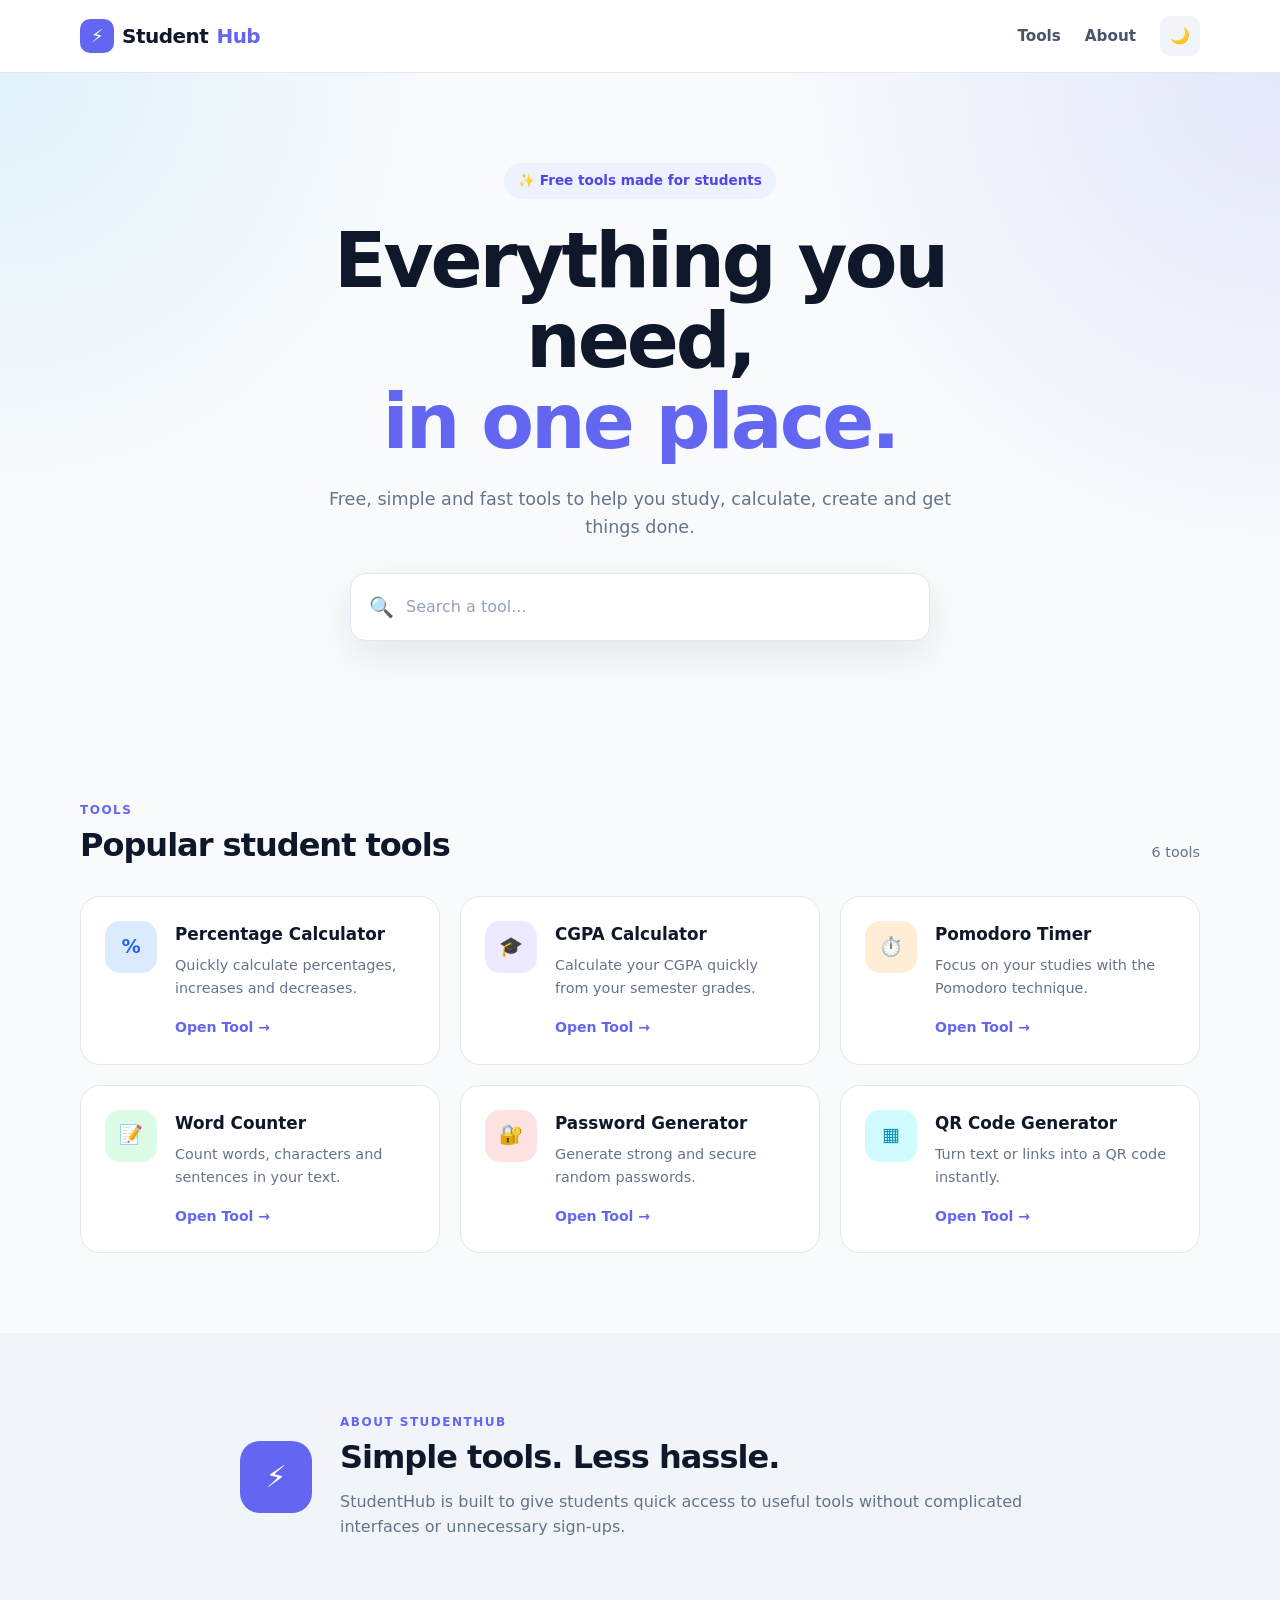
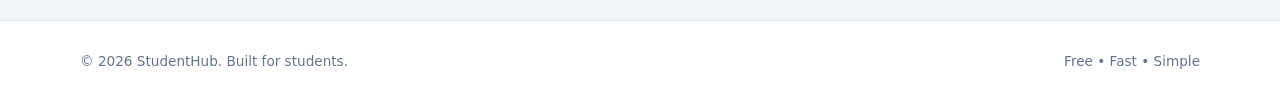
==== index.html @ 7a8b26db "Initial StudentHub website" ====
<!DOCTYPE html>
<html lang="en">
<head>
    <meta charset="UTF-8">

    <meta name="viewport" content="width=device-width, initial-scale=1.0">

    <meta
        name="description"
        content="Student Utility Hub - Free calculators, productivity tools and useful utilities for students."
    >

    <title>Student Utility Hub | Free Student Tools</title>

    <link rel="stylesheet" href="style.css">
</head>

<body>

    <!-- ================= HEADER ================= -->

    <header class="header">

        <div class="container navbar">

            <a href="#" class="logo">
                <span class="logo-icon">⚡</span>
                Student<span>Hub</span>
            </a>

            <nav class="nav">
                <a href="#tools">Tools</a>
                <a href="#about">About</a>

                <button id="themeToggle" class="theme-btn" aria-label="Toggle dark mode">
                    🌙
                </button>
            </nav>

        </div>

    </header>


    <!-- ================= HERO ================= -->

    <main>

        <section class="hero">

            <div class="container hero-content">

                <div class="hero-badge">
                    ✨ Free tools made for students
                </div>

                <h1>
                    Everything you need,
                    <span>in one place.</span>
                </h1>

                <p>
                    Free, simple and fast tools to help you study,
                    calculate, create and get things done.
                </p>


                <!-- Search -->

                <div class="search-box">

                    <span class="search-icon">🔍</span>

                    <input
                        type="text"
                        id="toolSearch"
                        placeholder="Search a tool..."
                        autocomplete="off"
                    >

                </div>

            </div>

        </section>


        <!-- ================= TOOLS ================= -->

        <section class="tools-section" id="tools">

            <div class="container">

                <div class="section-heading">

                    <div>
                        <p class="section-label">TOOLS</p>

                        <h2>
                            Popular student tools
                        </h2>
                    </div>

                    <p class="tool-count">
                        <span id="toolCount">6</span> tools
                    </p>

                </div>


                <div class="tools-grid" id="toolsGrid">


                    <!-- Percentage Calculator -->

                    <article class="tool-card" data-name="percentage calculator">

                        <div class="tool-icon blue">
                            %
                        </div>

                        <div class="tool-content">

                            <h3>Percentage Calculator</h3>

                            <p>
                                Quickly calculate percentages,
                                increases and decreases.
                            </p>

                            <button
                                class="open-tool"
                                data-tool="percentage"
                            >
                                Open Tool →
                            </button>

                        </div>

                    </article>


                    <!-- CGPA Calculator -->

                    <article class="tool-card" data-name="cgpa calculator">

                        <div class="tool-icon purple">
                            🎓
                        </div>

                        <div class="tool-content">

                            <h3>CGPA Calculator</h3>

                            <p>
                                Calculate your CGPA quickly
                                from your semester grades.
                            </p>

                            <button
                                class="open-tool"
                                data-tool="cgpa"
                            >
                                Open Tool →
                            </button>

                        </div>

                    </article>


                    <!-- Pomodoro -->

                    <article class="tool-card" data-name="pomodoro timer">

                        <div class="tool-icon orange">
                            ⏱️
                        </div>

                        <div class="tool-content">

                            <h3>Pomodoro Timer</h3>

                            <p>
                                Focus on your studies with
                                the Pomodoro technique.
                            </p>

                            <button
                                class="open-tool"
                                data-tool="pomodoro"
                            >
                                Open Tool →
                            </button>

                        </div>

                    </article>


                    <!-- Word Counter -->

                    <article class="tool-card" data-name="word counter">

                        <div class="tool-icon green">
                            📝
                        </div>

                        <div class="tool-content">

                            <h3>Word Counter</h3>

                            <p>
                                Count words, characters and
                                sentences in your text.
                            </p>

                            <button
                                class="open-tool"
                                data-tool="word"
                            >
                                Open Tool →
                            </button>

                        </div>

                    </article>


                    <!-- Password Generator -->

                    <article class="tool-card" data-name="password generator">

                        <div class="tool-icon red">
                            🔐
                        </div>

                        <div class="tool-content">

                            <h3>Password Generator</h3>

                            <p>
                                Generate strong and secure
                                random passwords.
                            </p>

                            <button
                                class="open-tool"
                                data-tool="password"
                            >
                                Open Tool →
                            </button>

                        </div>

                    </article>


                    <!-- QR Generator -->

                    <article class="tool-card" data-name="qr code generator">

                        <div class="tool-icon cyan">
                            ▦
                        </div>

                        <div class="tool-content">

                            <h3>QR Code Generator</h3>

                            <p>
                                Turn text or links into a
                                QR code instantly.
                            </p>

                            <button
                                class="open-tool"
                                data-tool="qr"
                            >
                                Open Tool →
                            </button>

                        </div>

                    </article>


                </div>


                <!-- No results -->

                <div id="noResults" class="no-results hidden">

                    <div>🔎</div>

                    <h3>No tools found</h3>

                    <p>
                        Try searching for another tool.
                    </p>

                </div>

            </div>

        </section>


        <!-- ================= ABOUT ================= -->

        <section class="about-section" id="about">

            <div class="container about-content">

                <div class="about-icon">
                    ⚡
                </div>

                <div>

                    <p class="section-label">
                        ABOUT STUDENTHUB
                    </p>

                    <h2>
                        Simple tools. Less hassle.
                    </h2>

                    <p>
                        StudentHub is built to give students
                        quick access to useful tools without
                        complicated interfaces or unnecessary
                        sign-ups.
                    </p>

                </div>

            </div>

        </section>

    </main>


    <!-- ================= TOOL MODAL ================= -->

    <div id="toolModal" class="modal hidden">

        <div class="modal-overlay"></div>

        <div class="modal-box">

            <button
                id="closeModal"
                class="close-modal"
                aria-label="Close"
            >
                ×
            </button>

            <div id="modalContent"></div>

        </div>

    </div>


    <!-- ================= FOOTER ================= -->

    <footer class="footer">

        <div class="container footer-content">

            <p>
                © 2026 StudentHub. Built for students.
            </p>

            <p>
                Free • Fast • Simple
            </p>

        </div>

    </footer>


    <script src="script.js"></script>

</body>
</html>
---- style.css ----
/* =====================================================
   STUDENT HUB
   Main Stylesheet
   ===================================================== */


/* ================= RESET ================= */

* {
    margin: 0;
    padding: 0;
    box-sizing: border-box;
}


html {
    scroll-behavior: smooth;
}


body {
    font-family:
        Inter,
        system-ui,
        -apple-system,
        BlinkMacSystemFont,
        "Segoe UI",
        sans-serif;

    background: #f8fafc;
    color: #0f172a;

    line-height: 1.6;

    transition:
        background 0.3s ease,
        color 0.3s ease;
}


button,
input,
textarea {
    font: inherit;
}


button {
    cursor: pointer;
}


a {
    color: inherit;
    text-decoration: none;
}


/* ================= CONTAINER ================= */

.container {
    width: min(1120px, 92%);

    margin: 0 auto;
}


/* ================= HEADER ================= */

.header {
    position: sticky;

    top: 0;

    z-index: 100;

    background: rgba(255, 255, 255, 0.9);

    backdrop-filter: blur(14px);

    border-bottom: 1px solid #e2e8f0;
}


.navbar {
    height: 72px;

    display: flex;

    align-items: center;

    justify-content: space-between;
}


.logo {
    display: flex;

    align-items: center;

    gap: 8px;

    font-size: 1.25rem;

    font-weight: 800;

    letter-spacing: -0.5px;
}


.logo span:last-child {
    color: #6366f1;
}


.logo-icon {
    width: 34px;

    height: 34px;

    display: grid;

    place-items: center;

    border-radius: 10px;

    background: #6366f1;

    color: white;

    font-size: 18px;
}


.nav {
    display: flex;

    align-items: center;

    gap: 24px;
}


.nav a {
    color: #475569;

    font-size: 0.95rem;

    font-weight: 600;

    transition: color 0.2s ease;
}


.nav a:hover {
    color: #6366f1;
}


.theme-btn {
    border: 0;

    width: 40px;

    height: 40px;

    border-radius: 10px;

    background: #f1f5f9;

    transition: transform 0.2s ease;
}


.theme-btn:hover {
    transform: rotate(15deg);
}


/* ================= HERO ================= */

.hero {
    padding: 90px 0 80px;

    background:
        radial-gradient(
            circle at top right,
            rgba(99, 102, 241, 0.13),
            transparent 35%
        ),
        radial-gradient(
            circle at top left,
            rgba(14, 165, 233, 0.10),
            transparent 30%
        );
}


.hero-content {
    text-align: center;

    max-width: 800px;
}


.hero-badge {
    display: inline-flex;

    padding: 7px 14px;

    margin-bottom: 22px;

    border-radius: 999px;

    background: #eef2ff;

    color: #4f46e5;

    font-size: 0.85rem;

    font-weight: 700;
}


.hero h1 {
    font-size: clamp(2.5rem, 7vw, 4.8rem);

    line-height: 1.05;

    letter-spacing: -3px;

    font-weight: 900;

    margin-bottom: 22px;
}


.hero h1 span {
    display: block;

    color: #6366f1;
}


.hero p {
    max-width: 650px;

    margin: 0 auto 32px;

    color: #64748b;

    font-size: 1.1rem;
}


/* ================= SEARCH ================= */

.search-box {
    max-width: 580px;

    margin: 0 auto;

    display: flex;

    align-items: center;

    gap: 12px;

    background: white;

    border: 1px solid #e2e8f0;

    border-radius: 16px;

    padding: 6px 18px;

    box-shadow:
        0 15px 40px rgba(15, 23, 42, 0.08);

    transition:
        border-color 0.2s ease,
        box-shadow 0.2s ease;
}


.search-box:focus-within {
    border-color: #818cf8;

    box-shadow:
        0 15px 40px rgba(99, 102, 241, 0.15);
}


.search-icon {
    font-size: 20px;
}


.search-box input {
    width: 100%;

    padding: 14px 0;

    border: 0;

    outline: 0;

    background: transparent;

    color: #0f172a;

    font-size: 1rem;
}


.search-box input::placeholder {
    color: #94a3b8;
}


/* ================= TOOLS ================= */

.tools-section {
    padding: 80px 0;
}


.section-heading {
    display: flex;

    justify-content: space-between;

    align-items: end;

    gap: 20px;

    margin-bottom: 32px;
}


.section-label {
    color: #6366f1;

    font-size: 0.75rem;

    font-weight: 800;

    letter-spacing: 1.5px;

    margin-bottom: 6px;
}


.section-heading h2,
.about-section h2 {
    font-size: 2rem;

    letter-spacing: -1px;

    line-height: 1.2;
}


.tool-count {
    color: #64748b;

    font-size: 0.9rem;
}


.tools-grid {
    display: grid;

    grid-template-columns:
        repeat(3, 1fr);

    gap: 20px;
}


/* ================= TOOL CARD ================= */

.tool-card {
    padding: 24px;

    background: white;

    border: 1px solid #e2e8f0;

    border-radius: 20px;

    display: flex;

    gap: 18px;

    transition:
        transform 0.2s ease,
        box-shadow 0.2s ease,
        border-color 0.2s ease;
}


.tool-card:hover {
    transform: translateY(-5px);

    border-color: #c7d2fe;

    box-shadow:
        0 18px 40px rgba(15, 23, 42, 0.08);
}


.tool-icon {
    min-width: 52px;

    height: 52px;

    display: grid;

    place-items: center;

    border-radius: 15px;

    font-weight: 900;

    font-size: 1.2rem;
}


.tool-icon.blue {
    background: #dbeafe;
    color: #2563eb;
}


.tool-icon.purple {
    background: #ede9fe;
    color: #7c3aed;
}


.tool-icon.orange {
    background: #ffedd5;
    color: #ea580c;
}


.tool-icon.green {
    background: #dcfce7;
    color: #16a34a;
}


.tool-icon.red {
    background: #fee2e2;
    color: #dc2626;
}


.tool-icon.cyan {
    background: #cffafe;
    color: #0891b2;
}


.tool-content {
    min-width: 0;
}


.tool-content h3 {
    font-size: 1.05rem;

    margin-bottom: 6px;
}


.tool-content p {
    color: #64748b;

    font-size: 0.9rem;

    margin-bottom: 14px;
}


.open-tool {
    border: 0;

    background: transparent;

    color: #6366f1;

    font-size: 0.88rem;

    font-weight: 800;

    padding: 0;
}


.open-tool:hover {
    color: #4338ca;
}


/* ================= ABOUT ================= */

.about-section {
    padding: 80px 0;

    background: #f1f5f9;
}


.about-content {
    display: flex;

    align-items: center;

    gap: 28px;

    max-width: 800px;
}


.about-icon {
    min-width: 72px;

    height: 72px;

    display: grid;

    place-items: center;

    border-radius: 20px;

    background: #6366f1;

    color: white;

    font-size: 30px;
}


.about-section h2 {
    margin-bottom: 12px;
}


.about-section p:last-child {
    color: #64748b;
}


/* ================= MODAL ================= */

.modal {
    position: fixed;

    inset: 0;

    z-index: 1000;

    display: grid;

    place-items: center;

    padding: 20px;
}


.modal-overlay {
    position: absolute;

    inset: 0;

    background: rgba(15, 23, 42, 0.65);

    backdrop-filter: blur(5px);
}


.modal-box {
    position: relative;

    width: min(520px, 100%);

    max-height: 90vh;

    overflow-y: auto;

    padding: 30px;

    background: white;

    border-radius: 24px;

    box-shadow:
        0 30px 80px rgba(0, 0, 0, 0.2);

    z-index: 2;
}


.close-modal {
    position: absolute;

    top: 16px;

    right: 16px;

    width: 36px;

    height: 36px;

    border: 0;

    border-radius: 10px;

    background: #f1f5f9;

    font-size: 24px;

    line-height: 1;
}


.hidden {
    display: none !important;
}


/* ================= TOOL FORMS ================= */

.tool-form {
    margin-top: 20px;
}


.tool-form label {
    display: block;

    margin-bottom: 6px;

    font-size: 0.9rem;

    font-weight: 700;
}


.tool-form input,
.tool-form textarea,
.tool-form select {
    width: 100%;

    padding: 12px 14px;

    margin-bottom: 14px;

    border: 1px solid #cbd5e1;

    border-radius: 10px;

    outline: none;

    background: white;
}


.tool-form input:focus,
.tool-form textarea:focus {
    border-color: #6366f1;
}


.primary-btn {
    width: 100%;

    border: 0;

    border-radius: 11px;

    padding: 13px 18px;

    background: #6366f1;

    color: white;

    font-weight: 800;
}


.primary-btn:hover {
    background: #4f46e5;
}


.result-box {
    margin-top: 18px;

    padding: 16px;

    border-radius: 12px;

    background: #f1f5f9;

    text-align: center;

    font-weight: 800;

    font-size: 1.1rem;
}


/* ================= POMODORO ================= */

.timer {
    text-align: center;

    padding: 20px 0;
}


.timer-display {
    font-size: 4rem;

    font-weight: 900;

    letter-spacing: -2px;

    margin: 20px 0;
}


.timer-buttons {
    display: flex;

    gap: 10px;
}


.timer-buttons button {
    flex: 1;
}


/* ================= PASSWORD ================= */

.password-result {
    display: flex;

    gap: 8px;

    margin-top: 18px;
}


.password-result input {
    flex: 1;

    margin: 0;
}


.copy-btn {
    border: 0;

    padding: 0 15px;

    border-radius: 10px;

    background: #0f172a;

    color: white;
}


/* ================= NO RESULTS ================= */

.no-results {
    text-align: center;

    padding: 60px 0;

    color: #64748b;
}


.no-results div {
    font-size: 40px;

    margin-bottom: 10px;
}


/* ================= FOOTER ================= */

.footer {
    padding: 30px 0;

    border-top: 1px solid #e2e8f0;

    background: white;
}


.footer-content {
    display: flex;

    justify-content: space-between;

    gap: 20px;

    color: #64748b;

    font-size: 0.85rem;
}


/* ================= DARK MODE ================= */

body.dark {
    background: #0f172a;

    color: #f8fafc;
}


body.dark .header {
    background: rgba(15, 23, 42, 0.9);

    border-color: #1e293b;
}


body.dark .nav a {
    color: #cbd5e1;
}


body.dark .theme-btn {
    background: #1e293b;
}


body.dark .search-box,
body.dark .tool-card,
body.dark .modal-box,
body.dark .footer {
    background: #111c31;

    border-color: #263449;
}


body.dark .search-box input,
body.dark .tool-form input,
body.dark .tool-form textarea,
body.dark .tool-form select {
    color: white;

    background: #172337;

    border-color: #334155;
}


body.dark .hero p,
body.dark .tool-content p,
body.dark .about-section p,
body.dark .tool-count,
body.dark .no-results,
body.dark .footer-content {
    color: #94a3b8;
}


body.dark .about-section {
    background: #111c31;
}


body.dark .footer {
    border-color: #1e293b;
}


body.dark .result-box {
    background: #1e293b;
}


body.dark .close-modal {
    background: #1e293b;

    color: white;
}


/* ================= RESPONSIVE ================= */

@media (max-width: 850px) {

    .tools-grid {
        grid-template-columns:
            repeat(2, 1fr);
    }

}


@media (max-width: 600px) {

    .navbar {
        height: 64px;
    }


    .nav a {
        display: none;
    }


    .hero {
        padding: 65px 0 55px;
    }


    .hero h1 {
        letter-spacing: -2px;
    }


    .tools-section {
        padding: 60px 0;
    }


    .tools-grid {
        grid-template-columns: 1fr;
    }


    .section-heading {
        align-items: start;

        flex-direction: column;

        gap: 8px;
    }


    .about-content {
        align-items: flex-start;

        flex-direction: column;
    }


    .footer-content {
        flex-direction: column;
    }


    .modal-box {
        padding: 24px;
    }

}
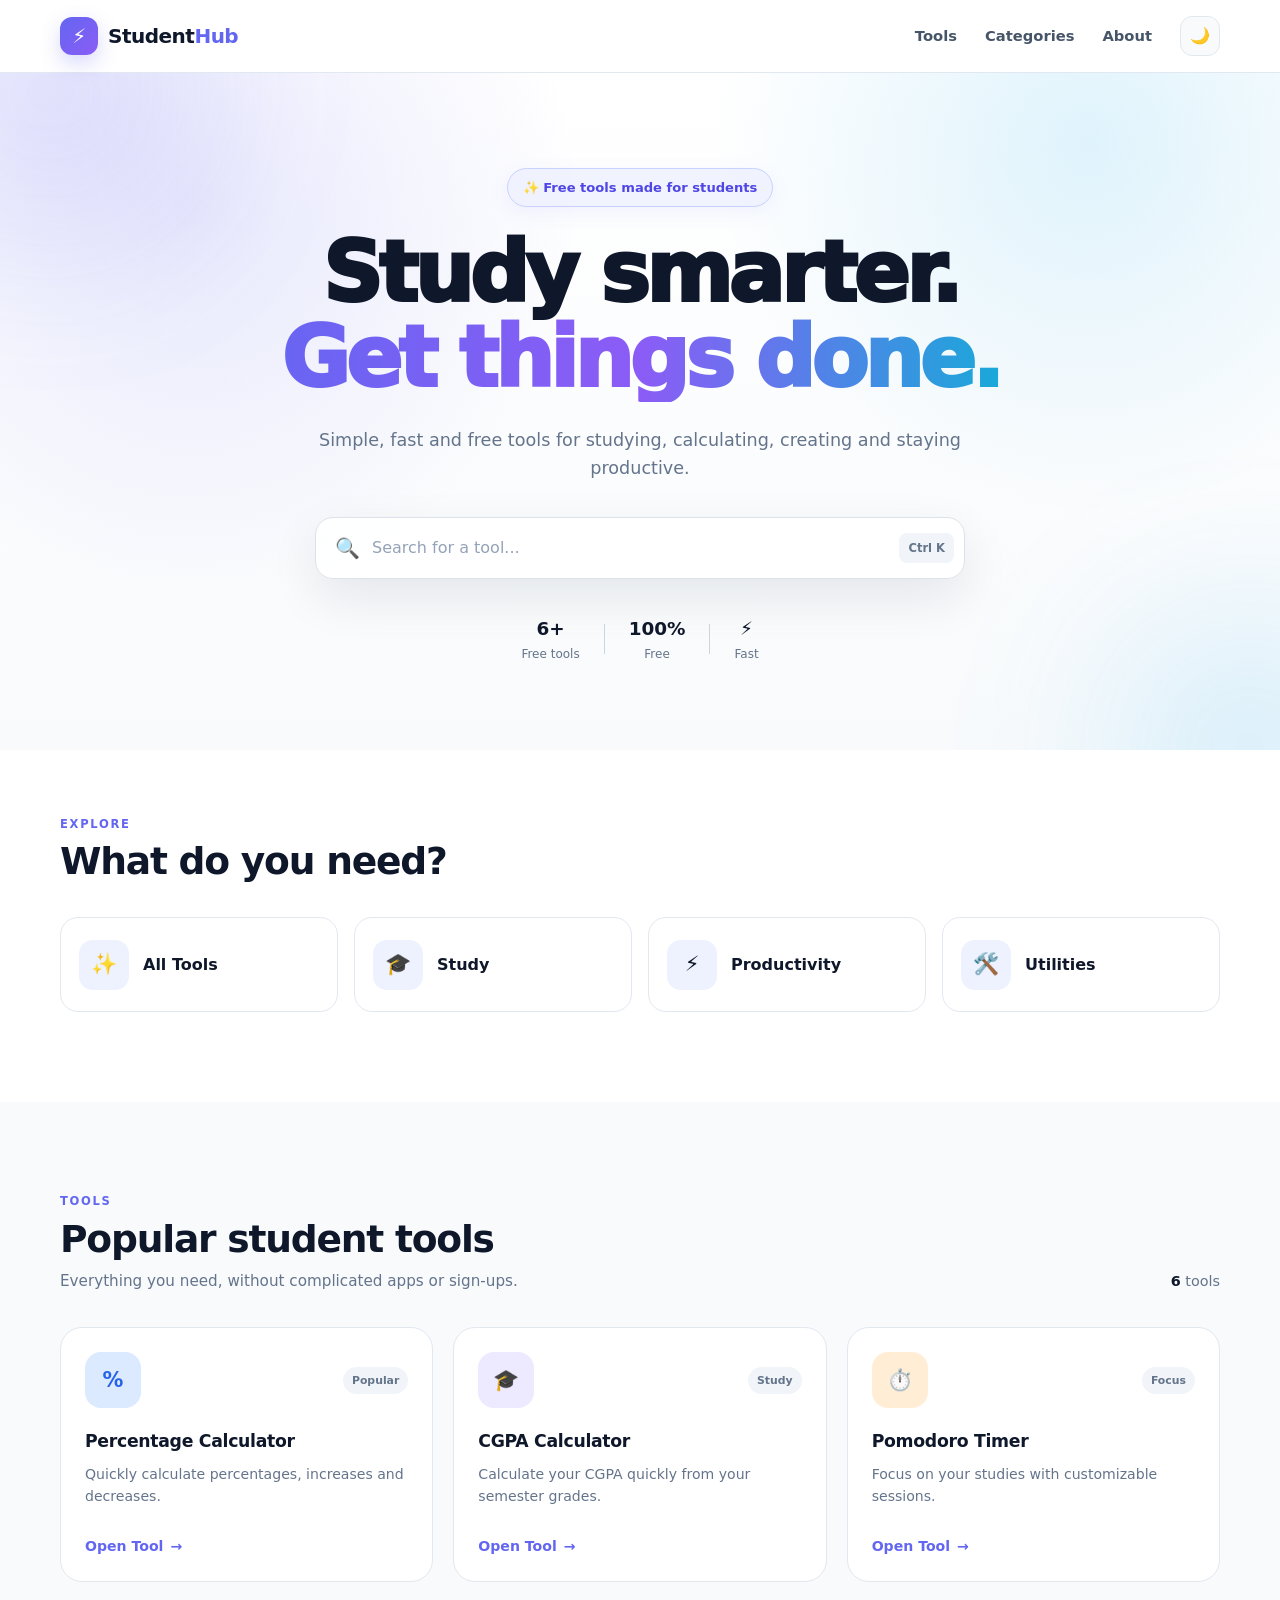
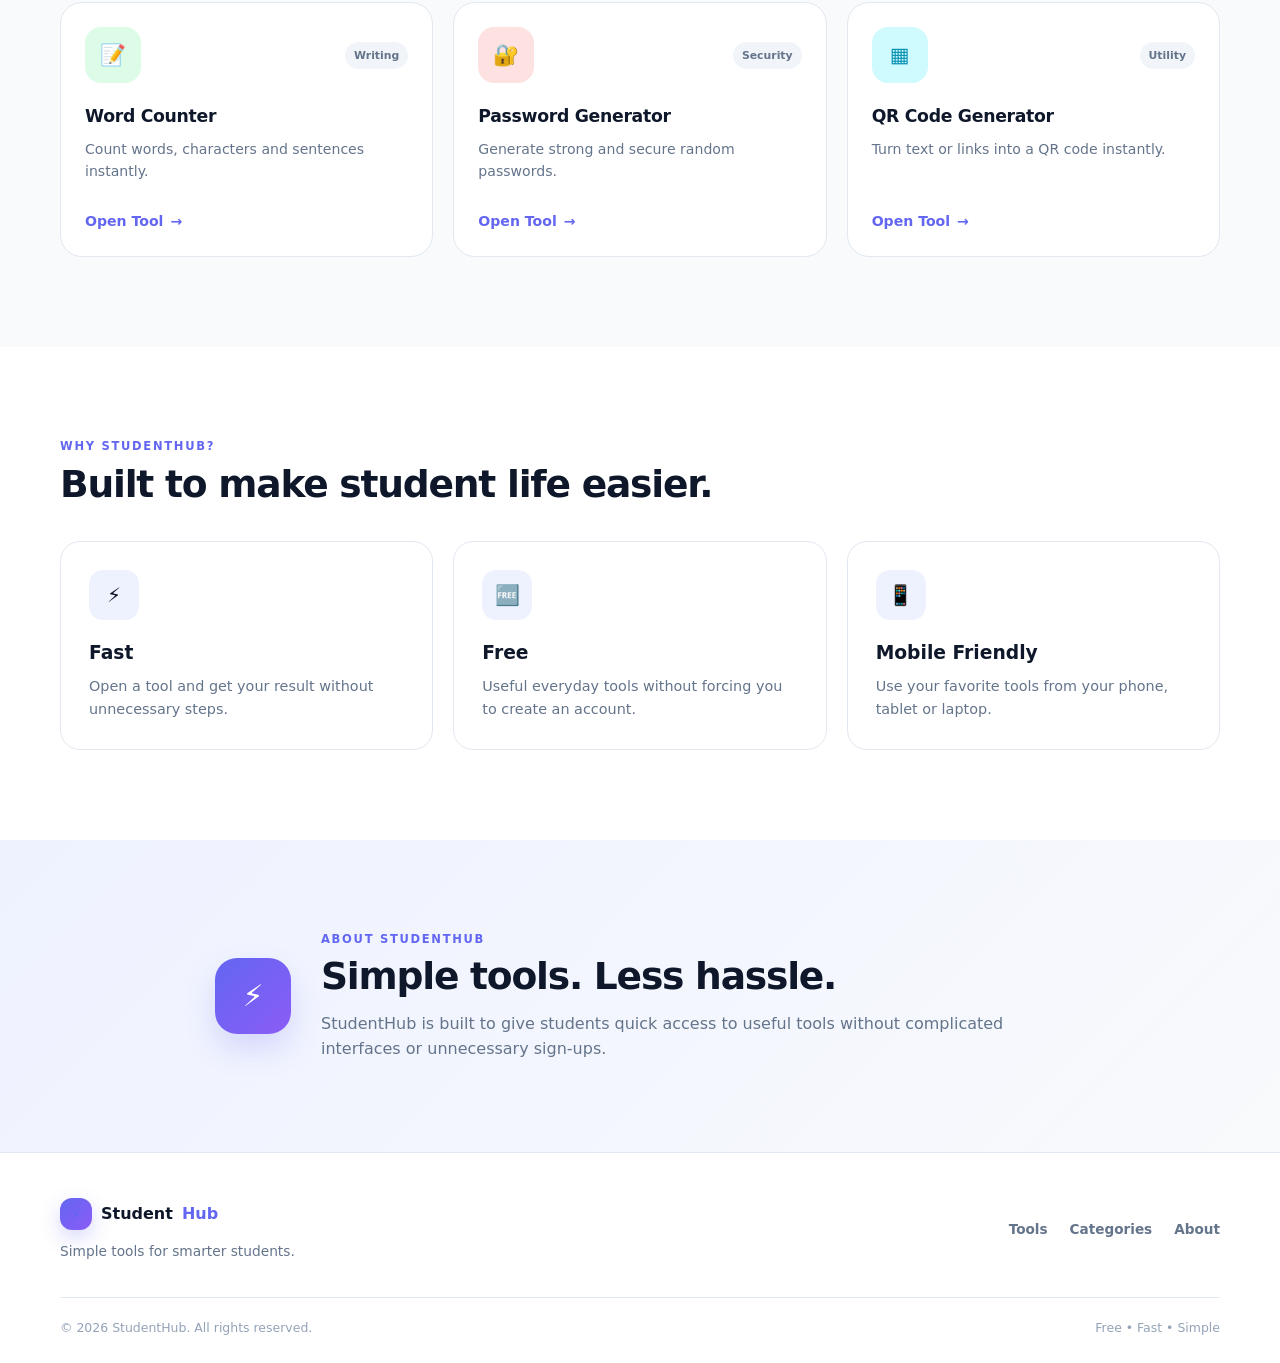
==== commit 0d0d17cb: "Upgrade StudentHub UI" ====
--- a/index.html
+++ b/index.html
@@ -1,52 +1,120 @@
 <!DOCTYPE html>
 <html lang="en">
+
 <head>
+
     <meta charset="UTF-8">
 
-    <meta name="viewport" content="width=device-width, initial-scale=1.0">
+    <meta
+        name="viewport"
+        content="width=device-width, initial-scale=1.0"
+    >
 
     <meta
         name="description"
-        content="Student Utility Hub - Free calculators, productivity tools and useful utilities for students."
+        content="StudentHub - Free calculators, productivity tools and useful utilities for students."
     >
 
-    <title>Student Utility Hub | Free Student Tools</title>
-
-    <link rel="stylesheet" href="style.css">
+    <meta
+        name="keywords"
+        content="student tools, calculator, CGPA calculator, percentage calculator, pomodoro timer, word counter"
+    >
+
+    <title>StudentHub — Free Tools for Students</title>
+
+    <link
+        rel="stylesheet"
+        href="style.css"
+    >
+
 </head>
 
+
 <body>
 
-    <!-- ================= HEADER ================= -->
+    <!-- ==================================================
+         HEADER
+    =================================================== -->
 
     <header class="header">
 
         <div class="container navbar">
 
-            <a href="#" class="logo">
-                <span class="logo-icon">⚡</span>
-                Student<span>Hub</span>
+            <a
+                href="#"
+                class="logo"
+            >
+
+                <span class="logo-icon">
+                    ⚡
+                </span>
+
+                <span class="logo-text">
+                    Student<span>Hub</span>
+                </span>
+
             </a>
 
-            <nav class="nav">
-                <a href="#tools">Tools</a>
-                <a href="#about">About</a>
-
-                <button id="themeToggle" class="theme-btn" aria-label="Toggle dark mode">
+
+            <nav
+                class="nav"
+                id="mainNav"
+            >
+
+                <a href="#tools">
+                    Tools
+                </a>
+
+                <a href="#categories">
+                    Categories
+                </a>
+
+                <a href="#about">
+                    About
+                </a>
+
+                <button
+                    id="themeToggle"
+                    class="theme-btn"
+                    aria-label="Toggle dark mode"
+                >
                     🌙
                 </button>
+
             </nav>
 
+
+            <button
+                id="mobileMenuBtn"
+                class="mobile-menu-btn"
+                aria-label="Open menu"
+                aria-expanded="false"
+            >
+                ☰
+            </button>
+
         </div>
 
     </header>
 
 
-    <!-- ================= HERO ================= -->
+    <!-- ==================================================
+         MAIN
+    =================================================== -->
 
     <main>
 
+
+        <!-- ==================================================
+             HERO
+        =================================================== -->
+
         <section class="hero">
+
+            <div class="hero-glow hero-glow-one"></div>
+
+            <div class="hero-glow hero-glow-two"></div>
+
 
             <div class="container hero-content">
 
@@ -54,14 +122,23 @@
                     ✨ Free tools made for students
                 </div>
 
+
                 <h1>
-                    Everything you need,
-                    <span>in one place.</span>
+
+                    Study smarter.
+                    <span>
+                        Get things done.
+                    </span>
+
                 </h1>
 
+
                 <p>
-                    Free, simple and fast tools to help you study,
-                    calculate, create and get things done.
+
+                    Simple, fast and free tools for
+                    studying, calculating, creating
+                    and staying productive.
+
                 </p>
 
 
@@ -69,15 +146,72 @@
 
                 <div class="search-box">
 
-                    <span class="search-icon">🔍</span>
+                    <span class="search-icon">
+                        🔍
+                    </span>
 
                     <input
                         type="text"
                         id="toolSearch"
-                        placeholder="Search a tool..."
+                        placeholder="Search for a tool..."
                         autocomplete="off"
                     >
 
+                    <span class="search-shortcut">
+                        Ctrl K
+                    </span>
+
+                </div>
+
+
+                <!-- Hero stats -->
+
+                <div class="hero-stats">
+
+                    <div class="hero-stat">
+
+                        <strong>
+                            6+
+                        </strong>
+
+                        <span>
+                            Free tools
+                        </span>
+
+                    </div>
+
+
+                    <div class="hero-stat-divider"></div>
+
+
+                    <div class="hero-stat">
+
+                        <strong>
+                            100%
+                        </strong>
+
+                        <span>
+                            Free
+                        </span>
+
+                    </div>
+
+
+                    <div class="hero-stat-divider"></div>
+
+
+                    <div class="hero-stat">
+
+                        <strong>
+                            ⚡
+                        </strong>
+
+                        <span>
+                            Fast
+                        </span>
+
+                    </div>
+
                 </div>
 
             </div>
@@ -85,43 +219,185 @@
         </section>
 
 
-        <!-- ================= TOOLS ================= -->
-
-        <section class="tools-section" id="tools">
+        <!-- ==================================================
+             CATEGORIES
+        =================================================== -->
+
+        <section
+            class="categories-section"
+            id="categories"
+        >
 
             <div class="container">
 
                 <div class="section-heading">
 
                     <div>
-                        <p class="section-label">TOOLS</p>
+
+                        <p class="section-label">
+                            EXPLORE
+                        </p>
+
+                        <h2>
+                            What do you need?
+                        </h2>
+
+                    </div>
+
+                </div>
+
+
+                <div class="category-grid">
+
+
+                    <button
+                        class="category-card"
+                        data-category="all"
+                    >
+
+                        <span class="category-icon">
+                            ✨
+                        </span>
+
+                        <span>
+                            All Tools
+                        </span>
+
+                    </button>
+
+
+                    <button
+                        class="category-card"
+                        data-category="study"
+                    >
+
+                        <span class="category-icon">
+                            🎓
+                        </span>
+
+                        <span>
+                            Study
+                        </span>
+
+                    </button>
+
+
+                    <button
+                        class="category-card"
+                        data-category="productivity"
+                    >
+
+                        <span class="category-icon">
+                            ⚡
+                        </span>
+
+                        <span>
+                            Productivity
+                        </span>
+
+                    </button>
+
+
+                    <button
+                        class="category-card"
+                        data-category="utility"
+                    >
+
+                        <span class="category-icon">
+                            🛠️
+                        </span>
+
+                        <span>
+                            Utilities
+                        </span>
+
+                    </button>
+
+
+                </div>
+
+            </div>
+
+        </section>
+
+
+        <!-- ==================================================
+             TOOLS
+        =================================================== -->
+
+        <section
+            class="tools-section"
+            id="tools"
+        >
+
+            <div class="container">
+
+
+                <div class="section-heading">
+
+                    <div>
+
+                        <p class="section-label">
+                            TOOLS
+                        </p>
 
                         <h2>
                             Popular student tools
                         </h2>
+
+                        <p class="section-description">
+                            Everything you need, without
+                            complicated apps or sign-ups.
+                        </p>
+
                     </div>
 
+
                     <p class="tool-count">
-                        <span id="toolCount">6</span> tools
+
+                        <span id="toolCount">
+                            6
+                        </span>
+
+                        tools
+
                     </p>
 
                 </div>
 
 
-                <div class="tools-grid" id="toolsGrid">
-
-
-                    <!-- Percentage Calculator -->
-
-                    <article class="tool-card" data-name="percentage calculator">
-
-                        <div class="tool-icon blue">
-                            %
-                        </div>
+                <div
+                    class="tools-grid"
+                    id="toolsGrid"
+                >
+
+
+                    <!-- Percentage -->
+
+                    <article
+                        class="tool-card"
+                        data-name="percentage calculator"
+                        data-category="study utility"
+                    >
+
+                        <div class="tool-card-top">
+
+                            <div class="tool-icon blue">
+                                %
+                            </div>
+
+                            <span class="tool-badge">
+                                Popular
+                            </span>
+
+                        </div>
+
 
                         <div class="tool-content">
 
-                            <h3>Percentage Calculator</h3>
+                            <h3>
+                                Percentage Calculator
+                            </h3>
 
                             <p>
                                 Quickly calculate percentages,
@@ -132,7 +408,8 @@
                                 class="open-tool"
                                 data-tool="percentage"
                             >
-                                Open Tool →
+                                Open Tool
+                                <span>→</span>
                             </button>
 
                         </div>
@@ -140,17 +417,32 @@
                     </article>
 
 
-                    <!-- CGPA Calculator -->
-
-                    <article class="tool-card" data-name="cgpa calculator">
-
-                        <div class="tool-icon purple">
-                            🎓
-                        </div>
+                    <!-- CGPA -->
+
+                    <article
+                        class="tool-card"
+                        data-name="cgpa calculator gpa"
+                        data-category="study"
+                    >
+
+                        <div class="tool-card-top">
+
+                            <div class="tool-icon purple">
+                                🎓
+                            </div>
+
+                            <span class="tool-badge">
+                                Study
+                            </span>
+
+                        </div>
+
 
                         <div class="tool-content">
 
-                            <h3>CGPA Calculator</h3>
+                            <h3>
+                                CGPA Calculator
+                            </h3>
 
                             <p>
                                 Calculate your CGPA quickly
@@ -161,7 +453,8 @@
                                 class="open-tool"
                                 data-tool="cgpa"
                             >
-                                Open Tool →
+                                Open Tool
+                                <span>→</span>
                             </button>
 
                         </div>
@@ -171,26 +464,42 @@
 
                     <!-- Pomodoro -->
 
-                    <article class="tool-card" data-name="pomodoro timer">
-
-                        <div class="tool-icon orange">
-                            ⏱️
-                        </div>
+                    <article
+                        class="tool-card"
+                        data-name="pomodoro timer focus study"
+                        data-category="productivity study"
+                    >
+
+                        <div class="tool-card-top">
+
+                            <div class="tool-icon orange">
+                                ⏱️
+                            </div>
+
+                            <span class="tool-badge">
+                                Focus
+                            </span>
+
+                        </div>
+
 
                         <div class="tool-content">
 
-                            <h3>Pomodoro Timer</h3>
+                            <h3>
+                                Pomodoro Timer
+                            </h3>
 
                             <p>
                                 Focus on your studies with
-                                the Pomodoro technique.
+                                customizable sessions.
                             </p>
 
                             <button
                                 class="open-tool"
                                 data-tool="pomodoro"
                             >
-                                Open Tool →
+                                Open Tool
+                                <span>→</span>
                             </button>
 
                         </div>
@@ -200,26 +509,42 @@
 
                     <!-- Word Counter -->
 
-                    <article class="tool-card" data-name="word counter">
-
-                        <div class="tool-icon green">
-                            📝
-                        </div>
+                    <article
+                        class="tool-card"
+                        data-name="word counter text counter characters"
+                        data-category="utility productivity"
+                    >
+
+                        <div class="tool-card-top">
+
+                            <div class="tool-icon green">
+                                📝
+                            </div>
+
+                            <span class="tool-badge">
+                                Writing
+                            </span>
+
+                        </div>
+
 
                         <div class="tool-content">
 
-                            <h3>Word Counter</h3>
+                            <h3>
+                                Word Counter
+                            </h3>
 
                             <p>
                                 Count words, characters and
-                                sentences in your text.
+                                sentences instantly.
                             </p>
 
                             <button
                                 class="open-tool"
                                 data-tool="word"
                             >
-                                Open Tool →
+                                Open Tool
+                                <span>→</span>
                             </button>
 
                         </div>
@@ -227,17 +552,32 @@
                     </article>
 
 
-                    <!-- Password Generator -->
-
-                    <article class="tool-card" data-name="password generator">
-
-                        <div class="tool-icon red">
-                            🔐
-                        </div>
+                    <!-- Password -->
+
+                    <article
+                        class="tool-card"
+                        data-name="password generator secure password"
+                        data-category="utility"
+                    >
+
+                        <div class="tool-card-top">
+
+                            <div class="tool-icon red">
+                                🔐
+                            </div>
+
+                            <span class="tool-badge">
+                                Security
+                            </span>
+
+                        </div>
+
 
                         <div class="tool-content">
 
-                            <h3>Password Generator</h3>
+                            <h3>
+                                Password Generator
+                            </h3>
 
                             <p>
                                 Generate strong and secure
@@ -248,7 +588,8 @@
                                 class="open-tool"
                                 data-tool="password"
                             >
-                                Open Tool →
+                                Open Tool
+                                <span>→</span>
                             </button>
 
                         </div>
@@ -256,17 +597,32 @@
                     </article>
 
 
-                    <!-- QR Generator -->
-
-                    <article class="tool-card" data-name="qr code generator">
-
-                        <div class="tool-icon cyan">
-                            ▦
-                        </div>
+                    <!-- QR -->
+
+                    <article
+                        class="tool-card"
+                        data-name="qr code generator qr"
+                        data-category="utility"
+                    >
+
+                        <div class="tool-card-top">
+
+                            <div class="tool-icon cyan">
+                                ▦
+                            </div>
+
+                            <span class="tool-badge">
+                                Utility
+                            </span>
+
+                        </div>
+
 
                         <div class="tool-content">
 
-                            <h3>QR Code Generator</h3>
+                            <h3>
+                                QR Code Generator
+                            </h3>
 
                             <p>
                                 Turn text or links into a
@@ -277,7 +633,8 @@
                                 class="open-tool"
                                 data-tool="qr"
                             >
-                                Open Tool →
+                                Open Tool
+                                <span>→</span>
                             </button>
 
                         </div>
@@ -290,11 +647,18 @@
 
                 <!-- No results -->
 
-                <div id="noResults" class="no-results hidden">
-
-                    <div>🔎</div>
-
-                    <h3>No tools found</h3>
+                <div
+                    id="noResults"
+                    class="no-results hidden"
+                >
+
+                    <div class="no-results-icon">
+                        🔎
+                    </div>
+
+                    <h3>
+                        No tools found
+                    </h3>
 
                     <p>
                         Try searching for another tool.
@@ -307,15 +671,106 @@
         </section>
 
 
-        <!-- ================= ABOUT ================= -->
-
-        <section class="about-section" id="about">
+        <!-- ==================================================
+             WHY STUDENTHUB
+        =================================================== -->
+
+        <section class="why-section">
+
+            <div class="container">
+
+                <div class="why-header">
+
+                    <p class="section-label">
+                        WHY STUDENTHUB?
+                    </p>
+
+                    <h2>
+                        Built to make student life easier.
+                    </h2>
+
+                </div>
+
+
+                <div class="why-grid">
+
+
+                    <div class="why-card">
+
+                        <div class="why-icon">
+                            ⚡
+                        </div>
+
+                        <h3>
+                            Fast
+                        </h3>
+
+                        <p>
+                            Open a tool and get your result
+                            without unnecessary steps.
+                        </p>
+
+                    </div>
+
+
+                    <div class="why-card">
+
+                        <div class="why-icon">
+                            🆓
+                        </div>
+
+                        <h3>
+                            Free
+                        </h3>
+
+                        <p>
+                            Useful everyday tools without
+                            forcing you to create an account.
+                        </p>
+
+                    </div>
+
+
+                    <div class="why-card">
+
+                        <div class="why-icon">
+                            📱
+                        </div>
+
+                        <h3>
+                            Mobile Friendly
+                        </h3>
+
+                        <p>
+                            Use your favorite tools from
+                            your phone, tablet or laptop.
+                        </p>
+
+                    </div>
+
+
+                </div>
+
+            </div>
+
+        </section>
+
+
+        <!-- ==================================================
+             ABOUT
+        =================================================== -->
+
+        <section
+            class="about-section"
+            id="about"
+        >
 
             <div class="container about-content">
 
                 <div class="about-icon">
                     ⚡
                 </div>
+
 
                 <div>
 
@@ -343,11 +798,17 @@
     </main>
 
 
-    <!-- ================= TOOL MODAL ================= -->
-
-    <div id="toolModal" class="modal hidden">
+    <!-- ==================================================
+         TOOL MODAL
+    =================================================== -->
+
+    <div
+        id="toolModal"
+        class="modal hidden"
+    >
 
         <div class="modal-overlay"></div>
+
 
         <div class="modal-box">
 
@@ -359,6 +820,7 @@
                 ×
             </button>
 
+
             <div id="modalContent"></div>
 
         </div>
@@ -366,19 +828,61 @@
     </div>
 
 
-    <!-- ================= FOOTER ================= -->
+    <!-- ==================================================
+         FOOTER
+    =================================================== -->
 
     <footer class="footer">
 
         <div class="container footer-content">
 
-            <p>
-                © 2026 StudentHub. Built for students.
-            </p>
-
-            <p>
-                Free • Fast • Simple
-            </p>
+            <div class="footer-brand">
+
+                <div class="footer-logo">
+
+                    <span class="logo-icon">
+                        ⚡
+                    </span>
+
+                    Student<span>Hub</span>
+
+                </div>
+
+                <p>
+                    Simple tools for smarter students.
+                </p>
+
+            </div>
+
+
+            <div class="footer-links">
+
+                <a href="#tools">
+                    Tools
+                </a>
+
+                <a href="#categories">
+                    Categories
+                </a>
+
+                <a href="#about">
+                    About
+                </a>
+
+            </div>
+
+
+            <div class="footer-bottom">
+
+                <p>
+                    © 2026 StudentHub. All rights reserved.
+                </p>
+
+                <p>
+                    Free • Fast • Simple
+                </p>
+
+            </div>
 
         </div>
 
@@ -388,4 +892,5 @@
     <script src="script.js"></script>
 
 </body>
+
 </html>
--- a/style.css
+++ b/style.css
@@ -1,10 +1,11 @@
 /* =====================================================
-   STUDENT HUB
-   Main Stylesheet
+   STUDENTHUB — UI V2
    ===================================================== */
 
 
-/* ================= RESET ================= */
+/* =========================
+   RESET
+========================= */
 
 * {
     margin: 0;
@@ -12,15 +13,14 @@
     box-sizing: border-box;
 }
 
-
 html {
     scroll-behavior: smooth;
 }
-
 
 body {
     font-family:
         Inter,
+        ui-sans-serif,
         system-ui,
         -apple-system,
         BlinkMacSystemFont,
@@ -32,220 +32,358 @@
 
     line-height: 1.6;
 
+    overflow-x: hidden;
+
     transition:
         background 0.3s ease,
         color 0.3s ease;
 }
 
-
 button,
 input,
-textarea {
+textarea,
+select {
     font: inherit;
 }
-
 
 button {
     cursor: pointer;
 }
-
 
 a {
     color: inherit;
     text-decoration: none;
 }
 
-
-/* ================= CONTAINER ================= */
+img {
+    max-width: 100%;
+}
+
+
+/* =========================
+   CONTAINER
+========================= */
 
 .container {
-    width: min(1120px, 92%);
-
+    width: min(1160px, 92%);
     margin: 0 auto;
 }
 
 
-/* ================= HEADER ================= */
+/* =========================
+   HEADER
+========================= */
 
 .header {
     position: sticky;
-
     top: 0;
-
     z-index: 100;
 
-    background: rgba(255, 255, 255, 0.9);
-
-    backdrop-filter: blur(14px);
+    background: rgba(255, 255, 255, 0.88);
+
+    backdrop-filter: blur(18px);
+    -webkit-backdrop-filter: blur(18px);
 
     border-bottom: 1px solid #e2e8f0;
-}
-
+
+    transition:
+        background 0.3s ease,
+        border-color 0.3s ease;
+}
 
 .navbar {
-    height: 72px;
+    min-height: 72px;
 
     display: flex;
-
     align-items: center;
-
     justify-content: space-between;
-}
-
+
+    gap: 20px;
+}
+
+
+/* =========================
+   LOGO
+========================= */
 
 .logo {
-    display: flex;
-
+    display: inline-flex;
     align-items: center;
-
-    gap: 8px;
+    gap: 10px;
 
     font-size: 1.25rem;
-
-    font-weight: 800;
+    font-weight: 900;
 
     letter-spacing: -0.5px;
 }
 
-
-.logo span:last-child {
+.logo-icon {
+    width: 38px;
+    height: 38px;
+
+    display: grid;
+    place-items: center;
+
+    border-radius: 12px;
+
+    background:
+        linear-gradient(
+            135deg,
+            #6366f1,
+            #8b5cf6
+        );
+
+    color: white;
+
+    box-shadow:
+        0 8px 20px rgba(99, 102, 241, 0.25);
+}
+
+.logo-text span,
+.footer-logo span {
     color: #6366f1;
 }
 
 
-.logo-icon {
-    width: 34px;
-
-    height: 34px;
-
-    display: grid;
-
-    place-items: center;
-
-    border-radius: 10px;
-
-    background: #6366f1;
-
-    color: white;
-
-    font-size: 18px;
-}
-
+/* =========================
+   NAVIGATION
+========================= */
 
 .nav {
     display: flex;
-
     align-items: center;
-
-    gap: 24px;
-}
-
+    gap: 28px;
+}
 
 .nav a {
+    position: relative;
+
     color: #475569;
 
-    font-size: 0.95rem;
-
-    font-weight: 600;
-
-    transition: color 0.2s ease;
-}
-
+    font-size: 0.92rem;
+    font-weight: 700;
+
+    transition:
+        color 0.2s ease;
+}
+
+.nav a::after {
+    content: "";
+
+    position: absolute;
+
+    left: 0;
+    bottom: -7px;
+
+    width: 0;
+    height: 2px;
+
+    border-radius: 999px;
+
+    background: #6366f1;
+
+    transition: width 0.2s ease;
+}
 
 .nav a:hover {
     color: #6366f1;
 }
 
+.nav a:hover::after {
+    width: 100%;
+}
+
+
+/* =========================
+   THEME BUTTON
+========================= */
 
 .theme-btn {
-    border: 0;
-
     width: 40px;
-
     height: 40px;
 
-    border-radius: 10px;
-
-    background: #f1f5f9;
-
-    transition: transform 0.2s ease;
-}
-
+    border: 1px solid #e2e8f0;
+
+    border-radius: 12px;
+
+    background: #f8fafc;
+
+    display: grid;
+    place-items: center;
+
+    transition:
+        transform 0.2s ease,
+        background 0.2s ease;
+}
 
 .theme-btn:hover {
-    transform: rotate(15deg);
-}
-
-
-/* ================= HERO ================= */
+    transform: rotate(12deg);
+}
+
+
+/* =========================
+   MOBILE MENU BUTTON
+========================= */
+
+.mobile-menu-btn {
+    display: none;
+
+    width: 42px;
+    height: 42px;
+
+    border: 1px solid #e2e8f0;
+
+    border-radius: 12px;
+
+    background: #f8fafc;
+
+    font-size: 20px;
+}
+
+
+/* =========================
+   HERO
+========================= */
 
 .hero {
-    padding: 90px 0 80px;
+    position: relative;
+
+    min-height: 610px;
+
+    display: flex;
+    align-items: center;
+
+    padding: 95px 0 85px;
+
+    overflow: hidden;
 
     background:
         radial-gradient(
-            circle at top right,
-            rgba(99, 102, 241, 0.13),
-            transparent 35%
+            circle at 15% 20%,
+            rgba(99, 102, 241, 0.14),
+            transparent 32%
         ),
         radial-gradient(
-            circle at top left,
-            rgba(14, 165, 233, 0.10),
+            circle at 85% 10%,
+            rgba(14, 165, 233, 0.13),
             transparent 30%
+        ),
+        linear-gradient(
+            180deg,
+            #ffffff,
+            #f8fafc
         );
 }
 
-
 .hero-content {
+    position: relative;
+
+    z-index: 2;
+
+    max-width: 900px;
+
     text-align: center;
-
-    max-width: 800px;
-}
-
+}
+
+
+/* Decorative glow */
+
+.hero-glow {
+    position: absolute;
+
+    width: 300px;
+    height: 300px;
+
+    border-radius: 50%;
+
+    filter: blur(80px);
+
+    pointer-events: none;
+}
+
+.hero-glow-one {
+    top: -130px;
+    left: -100px;
+
+    background: rgba(99, 102, 241, 0.14);
+}
+
+.hero-glow-two {
+    right: -120px;
+    bottom: -150px;
+
+    background: rgba(14, 165, 233, 0.12);
+}
+
+
+/* =========================
+   HERO BADGE
+========================= */
 
 .hero-badge {
     display: inline-flex;
-
-    padding: 7px 14px;
-
-    margin-bottom: 22px;
+    align-items: center;
+
+    padding: 8px 15px;
+
+    margin-bottom: 25px;
+
+    border: 1px solid #c7d2fe;
 
     border-radius: 999px;
 
-    background: #eef2ff;
+    background: rgba(238, 242, 255, 0.8);
 
     color: #4f46e5;
 
-    font-size: 0.85rem;
-
-    font-weight: 700;
-}
-
+    font-size: 0.82rem;
+    font-weight: 800;
+
+    box-shadow:
+        0 6px 20px rgba(99, 102, 241, 0.08);
+}
+
+
+/* =========================
+   HERO TITLE
+========================= */
 
 .hero h1 {
-    font-size: clamp(2.5rem, 7vw, 4.8rem);
-
-    line-height: 1.05;
-
-    letter-spacing: -3px;
-
-    font-weight: 900;
-
-    margin-bottom: 22px;
-}
-
+    max-width: 850px;
+
+    margin: 0 auto 24px;
+
+    font-size:
+        clamp(2.8rem, 7vw, 5.2rem);
+
+    line-height: 1.02;
+
+    letter-spacing: -4px;
+
+    font-weight: 950;
+}
 
 .hero h1 span {
     display: block;
 
-    color: #6366f1;
-}
-
+    background:
+        linear-gradient(
+            90deg,
+            #6366f1,
+            #8b5cf6,
+            #06b6d4
+        );
+
+    -webkit-background-clip: text;
+    background-clip: text;
+
+    color: transparent;
+}
 
 .hero p {
-    max-width: 650px;
-
-    margin: 0 auto 32px;
+    max-width: 670px;
+
+    margin: 0 auto 35px;
 
     color: #64748b;
 
@@ -253,56 +391,58 @@
 }
 
 
-/* ================= SEARCH ================= */
+/* =========================
+   SEARCH
+========================= */
 
 .search-box {
-    max-width: 580px;
+    width: min(650px, 100%);
+
+    min-height: 62px;
 
     margin: 0 auto;
 
     display: flex;
-
     align-items: center;
 
     gap: 12px;
 
-    background: white;
-
-    border: 1px solid #e2e8f0;
-
-    border-radius: 16px;
-
-    padding: 6px 18px;
+    padding: 6px 10px 6px 19px;
+
+    background: rgba(255, 255, 255, 0.92);
+
+    border: 1px solid #dbe2ea;
+
+    border-radius: 18px;
 
     box-shadow:
-        0 15px 40px rgba(15, 23, 42, 0.08);
+        0 18px 50px rgba(15, 23, 42, 0.09);
 
     transition:
         border-color 0.2s ease,
-        box-shadow 0.2s ease;
-}
-
+        box-shadow 0.2s ease,
+        transform 0.2s ease;
+}
 
 .search-box:focus-within {
     border-color: #818cf8;
 
     box-shadow:
-        0 15px 40px rgba(99, 102, 241, 0.15);
-}
-
+        0 20px 55px rgba(99, 102, 241, 0.16);
+
+    transform: translateY(-2px);
+}
 
 .search-icon {
     font-size: 20px;
 }
 
-
 .search-box input {
-    width: 100%;
-
-    padding: 14px 0;
+    flex: 1;
+
+    min-width: 0;
 
     border: 0;
-
     outline: 0;
 
     background: transparent;
@@ -311,55 +451,117 @@
 
     font-size: 1rem;
 }
-
 
 .search-box input::placeholder {
     color: #94a3b8;
 }
 
-
-/* ================= TOOLS ================= */
-
-.tools-section {
-    padding: 80px 0;
-}
-
+.search-shortcut {
+    padding: 6px 9px;
+
+    border-radius: 8px;
+
+    background: #f1f5f9;
+
+    color: #64748b;
+
+    font-size: 0.72rem;
+    font-weight: 700;
+
+    white-space: nowrap;
+}
+
+
+/* =========================
+   HERO STATS
+========================= */
+
+.hero-stats {
+    display: flex;
+    justify-content: center;
+    align-items: center;
+
+    gap: 24px;
+
+    margin-top: 35px;
+}
+
+.hero-stat {
+    display: flex;
+    flex-direction: column;
+
+    gap: 2px;
+}
+
+.hero-stat strong {
+    font-size: 1.15rem;
+    font-weight: 900;
+}
+
+.hero-stat span {
+    color: #64748b;
+
+    font-size: 0.75rem;
+}
+
+.hero-stat-divider {
+    width: 1px;
+    height: 30px;
+
+    background: #cbd5e1;
+}
+
+
+/* =========================
+   SECTIONS
+========================= */
+
+.categories-section,
+.tools-section,
+.why-section,
+.about-section {
+    padding: 90px 0;
+}
 
 .section-heading {
     display: flex;
 
+    align-items: flex-end;
     justify-content: space-between;
 
-    align-items: end;
-
-    gap: 20px;
-
-    margin-bottom: 32px;
-}
-
+    gap: 25px;
+
+    margin-bottom: 34px;
+}
 
 .section-label {
+    margin-bottom: 7px;
+
     color: #6366f1;
 
-    font-size: 0.75rem;
-
-    font-weight: 800;
-
-    letter-spacing: 1.5px;
-
-    margin-bottom: 6px;
-}
-
+    font-size: 0.72rem;
+    font-weight: 900;
+
+    letter-spacing: 1.7px;
+}
 
 .section-heading h2,
+.why-header h2,
 .about-section h2 {
-    font-size: 2rem;
-
-    letter-spacing: -1px;
-
-    line-height: 1.2;
-}
-
+    font-size: clamp(1.8rem, 4vw, 2.35rem);
+
+    line-height: 1.15;
+
+    letter-spacing: -1.2px;
+}
+
+.section-description {
+    margin-top: 8px;
+
+    color: #64748b;
+
+    font-size: 0.95rem;
+}
 
 .tool-count {
     color: #64748b;
@@ -367,6 +569,92 @@
     font-size: 0.9rem;
 }
 
+.tool-count span {
+    color: #0f172a;
+
+    font-weight: 900;
+}
+
+
+/* =========================
+   CATEGORIES
+========================= */
+
+.categories-section {
+    padding-top: 65px;
+
+    background: #ffffff;
+}
+
+.category-grid {
+    display: grid;
+
+    grid-template-columns:
+        repeat(4, 1fr);
+
+    gap: 16px;
+}
+
+.category-card {
+    min-height: 95px;
+
+    display: flex;
+    align-items: center;
+
+    gap: 14px;
+
+    padding: 18px;
+
+    border: 1px solid #e2e8f0;
+
+    border-radius: 18px;
+
+    background: #ffffff;
+
+    color: #0f172a;
+
+    font-weight: 800;
+
+    text-align: left;
+
+    transition:
+        transform 0.2s ease,
+        border-color 0.2s ease,
+        box-shadow 0.2s ease;
+}
+
+.category-card:hover,
+.category-card.active {
+    transform: translateY(-3px);
+
+    border-color: #a5b4fc;
+
+    box-shadow:
+        0 12px 30px rgba(15, 23, 42, 0.07);
+}
+
+.category-icon {
+    width: 50px;
+    height: 50px;
+
+    display: grid;
+    place-items: center;
+
+    border-radius: 14px;
+
+    background: #eef2ff;
+
+    font-size: 21px;
+}
+
+
+/* =========================
+   TOOLS
+========================= */
+
+.tools-section {
+    background: #f8fafc;
+}
 
 .tools-grid {
     display: grid;
@@ -378,182 +666,361 @@
 }
 
 
-/* ================= TOOL CARD ================= */
+/* =========================
+   TOOL CARD
+========================= */
 
 .tool-card {
+    position: relative;
+
+    min-height: 255px;
+
     padding: 24px;
 
-    background: white;
+    display: flex;
+    flex-direction: column;
 
     border: 1px solid #e2e8f0;
 
-    border-radius: 20px;
-
+    border-radius: 22px;
+
+    background: #ffffff;
+
+    overflow: hidden;
+
+    transition:
+        transform 0.25s ease,
+        border-color 0.25s ease,
+        box-shadow 0.25s ease;
+}
+
+.tool-card::before {
+    content: "";
+
+    position: absolute;
+
+    top: 0;
+    left: 0;
+    right: 0;
+
+    height: 3px;
+
+    background:
+        linear-gradient(
+            90deg,
+            #6366f1,
+            #8b5cf6
+        );
+
+    opacity: 0;
+
+    transition: opacity 0.25s ease;
+}
+
+.tool-card:hover {
+    transform: translateY(-7px);
+
+    border-color: #c7d2fe;
+
+    box-shadow:
+        0 20px 50px rgba(15, 23, 42, 0.09);
+}
+
+.tool-card:hover::before {
+    opacity: 1;
+}
+
+
+/* =========================
+   TOOL TOP
+========================= */
+
+.tool-card-top {
     display: flex;
-
-    gap: 18px;
-
-    transition:
-        transform 0.2s ease,
-        box-shadow 0.2s ease,
-        border-color 0.2s ease;
-}
-
-
-.tool-card:hover {
-    transform: translateY(-5px);
-
-    border-color: #c7d2fe;
-
-    box-shadow:
-        0 18px 40px rgba(15, 23, 42, 0.08);
-}
-
+    align-items: center;
+    justify-content: space-between;
+
+    margin-bottom: 20px;
+}
 
 .tool-icon {
-    min-width: 52px;
-
-    height: 52px;
+    width: 56px;
+    height: 56px;
 
     display: grid;
-
     place-items: center;
 
-    border-radius: 15px;
-
+    border-radius: 16px;
+
+    font-size: 1.3rem;
     font-weight: 900;
-
-    font-size: 1.2rem;
-}
-
+}
 
 .tool-icon.blue {
     background: #dbeafe;
     color: #2563eb;
 }
 
-
 .tool-icon.purple {
     background: #ede9fe;
     color: #7c3aed;
 }
 
-
 .tool-icon.orange {
     background: #ffedd5;
     color: #ea580c;
 }
 
-
 .tool-icon.green {
     background: #dcfce7;
     color: #16a34a;
 }
 
-
 .tool-icon.red {
     background: #fee2e2;
     color: #dc2626;
 }
 
-
 .tool-icon.cyan {
     background: #cffafe;
     color: #0891b2;
 }
 
 
+/* =========================
+   TOOL BADGE
+========================= */
+
+.tool-badge {
+    padding: 5px 9px;
+
+    border-radius: 999px;
+
+    background: #f1f5f9;
+
+    color: #64748b;
+
+    font-size: 0.68rem;
+    font-weight: 800;
+}
+
+
+/* =========================
+   TOOL CONTENT
+========================= */
+
 .tool-content {
-    min-width: 0;
-}
-
+    display: flex;
+    flex-direction: column;
+
+    flex: 1;
+}
 
 .tool-content h3 {
-    font-size: 1.05rem;
-
-    margin-bottom: 6px;
-}
-
+    margin-bottom: 7px;
+
+    font-size: 1.08rem;
+
+    letter-spacing: -0.3px;
+}
 
 .tool-content p {
+    margin-bottom: 20px;
+
     color: #64748b;
 
+    font-size: 0.88rem;
+}
+
+.open-tool {
+    margin-top: auto;
+
+    display: inline-flex;
+    align-items: center;
+
+    gap: 7px;
+
+    width: fit-content;
+
+    padding: 0;
+
+    border: 0;
+
+    background: transparent;
+
+    color: #6366f1;
+
+    font-size: 0.88rem;
+    font-weight: 900;
+
+    transition:
+        gap 0.2s ease,
+        color 0.2s ease;
+}
+
+.open-tool:hover {
+    gap: 12px;
+
+    color: #4338ca;
+}
+
+
+/* =========================
+   NO RESULTS
+========================= */
+
+.no-results {
+    padding: 70px 20px;
+
+    text-align: center;
+
+    color: #64748b;
+}
+
+.no-results-icon {
+    margin-bottom: 12px;
+
+    font-size: 42px;
+}
+
+.no-results h3 {
+    margin-bottom: 5px;
+
+    color: #0f172a;
+}
+
+
+/* =========================
+   WHY SECTION
+========================= */
+
+.why-section {
+    background: #ffffff;
+}
+
+.why-header {
+    max-width: 700px;
+
+    margin-bottom: 35px;
+}
+
+.why-grid {
+    display: grid;
+
+    grid-template-columns:
+        repeat(3, 1fr);
+
+    gap: 20px;
+}
+
+.why-card {
+    padding: 28px;
+
+    border: 1px solid #e2e8f0;
+
+    border-radius: 20px;
+
+    background: #ffffff;
+
+    transition:
+        transform 0.2s ease,
+        box-shadow 0.2s ease;
+}
+
+.why-card:hover {
+    transform: translateY(-4px);
+
+    box-shadow:
+        0 15px 40px rgba(15, 23, 42, 0.07);
+}
+
+.why-icon {
+    width: 50px;
+    height: 50px;
+
+    display: grid;
+    place-items: center;
+
+    margin-bottom: 18px;
+
+    border-radius: 14px;
+
+    background: #eef2ff;
+
+    font-size: 20px;
+}
+
+.why-card h3 {
+    margin-bottom: 7px;
+}
+
+.why-card p {
+    color: #64748b;
+
     font-size: 0.9rem;
-
-    margin-bottom: 14px;
-}
-
-
-.open-tool {
-    border: 0;
-
-    background: transparent;
-
-    color: #6366f1;
-
-    font-size: 0.88rem;
-
-    font-weight: 800;
-
-    padding: 0;
-}
-
-
-.open-tool:hover {
-    color: #4338ca;
-}
-
-
-/* ================= ABOUT ================= */
+}
+
+
+/* =========================
+   ABOUT
+========================= */
 
 .about-section {
-    padding: 80px 0;
-
-    background: #f1f5f9;
-}
-
+    background:
+        linear-gradient(
+            135deg,
+            #eef2ff,
+            #f8fafc
+        );
+}
 
 .about-content {
     display: flex;
-
     align-items: center;
 
-    gap: 28px;
-
-    max-width: 800px;
-}
-
+    gap: 30px;
+
+    max-width: 850px;
+}
 
 .about-icon {
-    min-width: 72px;
-
-    height: 72px;
+    min-width: 76px;
+    height: 76px;
 
     display: grid;
-
     place-items: center;
 
-    border-radius: 20px;
-
-    background: #6366f1;
+    border-radius: 22px;
+
+    background:
+        linear-gradient(
+            135deg,
+            #6366f1,
+            #8b5cf6
+        );
 
     color: white;
 
     font-size: 30px;
-}
-
+
+    box-shadow:
+        0 15px 30px rgba(99, 102, 241, 0.2);
+}
 
 .about-section h2 {
     margin-bottom: 12px;
 }
 
-
 .about-section p:last-child {
+    max-width: 700px;
+
     color: #64748b;
 }
 
 
-/* ================= MODAL ================= */
+/* =========================
+   MODAL
+========================= */
 
 .modal {
     position: fixed;
@@ -563,12 +1030,10 @@
     z-index: 1000;
 
     display: grid;
-
     place-items: center;
 
     padding: 20px;
 }
-
 
 .modal-overlay {
     position: absolute;
@@ -577,161 +1042,191 @@
 
     background: rgba(15, 23, 42, 0.65);
 
-    backdrop-filter: blur(5px);
-}
-
+    backdrop-filter: blur(7px);
+}
 
 .modal-box {
     position: relative;
 
-    width: min(520px, 100%);
+    z-index: 2;
+
+    width: min(530px, 100%);
 
     max-height: 90vh;
 
     overflow-y: auto;
 
-    padding: 30px;
-
-    background: white;
+    padding: 32px;
+
+    border: 1px solid #e2e8f0;
 
     border-radius: 24px;
 
+    background: #ffffff;
+
     box-shadow:
-        0 30px 80px rgba(0, 0, 0, 0.2);
-
-    z-index: 2;
-}
-
+        0 35px 90px rgba(0, 0, 0, 0.22);
+}
 
 .close-modal {
     position: absolute;
 
-    top: 16px;
-
-    right: 16px;
-
-    width: 36px;
-
-    height: 36px;
+    top: 15px;
+    right: 15px;
+
+    width: 38px;
+    height: 38px;
+
+    display: grid;
+    place-items: center;
 
     border: 0;
 
-    border-radius: 10px;
+    border-radius: 11px;
 
     background: #f1f5f9;
 
+    color: #475569;
+
     font-size: 24px;
 
-    line-height: 1;
-}
-
-
-.hidden {
-    display: none !important;
-}
-
-
-/* ================= TOOL FORMS ================= */
+    transition:
+        background 0.2s ease,
+        transform 0.2s ease;
+}
+
+.close-modal:hover {
+    background: #e2e8f0;
+
+    transform: rotate(5deg);
+}
+
+
+/* =========================
+   TOOL FORMS
+========================= */
 
 .tool-form {
-    margin-top: 20px;
-}
-
+    margin-top: 22px;
+}
 
 .tool-form label {
     display: block;
 
-    margin-bottom: 6px;
-
-    font-size: 0.9rem;
-
-    font-weight: 700;
-}
-
+    margin-bottom: 7px;
+
+    color: #334155;
+
+    font-size: 0.88rem;
+    font-weight: 800;
+}
 
 .tool-form input,
 .tool-form textarea,
 .tool-form select {
     width: 100%;
 
-    padding: 12px 14px;
-
-    margin-bottom: 14px;
+    margin-bottom: 15px;
+
+    padding: 13px 14px;
 
     border: 1px solid #cbd5e1;
 
-    border-radius: 10px;
+    border-radius: 11px;
 
     outline: none;
 
-    background: white;
-}
-
+    background: #ffffff;
+
+    color: #0f172a;
+
+    transition:
+        border-color 0.2s ease,
+        box-shadow 0.2s ease;
+}
 
 .tool-form input:focus,
-.tool-form textarea:focus {
-    border-color: #6366f1;
-}
-
+.tool-form textarea:focus,
+.tool-form select:focus {
+    border-color: #818cf8;
+
+    box-shadow:
+        0 0 0 4px rgba(99, 102, 241, 0.1);
+}
 
 .primary-btn {
     width: 100%;
 
+    padding: 13px 18px;
+
     border: 0;
 
     border-radius: 11px;
 
-    padding: 13px 18px;
-
-    background: #6366f1;
+    background:
+        linear-gradient(
+            135deg,
+            #6366f1,
+            #7c3aed
+        );
 
     color: white;
 
-    font-weight: 800;
-}
-
+    font-weight: 900;
+
+    box-shadow:
+        0 8px 20px rgba(99, 102, 241, 0.2);
+
+    transition:
+        transform 0.2s ease,
+        box-shadow 0.2s ease;
+}
 
 .primary-btn:hover {
-    background: #4f46e5;
-}
-
+    transform: translateY(-2px);
+
+    box-shadow:
+        0 12px 25px rgba(99, 102, 241, 0.28);
+}
 
 .result-box {
     margin-top: 18px;
 
-    padding: 16px;
+    padding: 17px;
 
     border-radius: 12px;
 
     background: #f1f5f9;
 
+    color: #0f172a;
+
     text-align: center;
 
     font-weight: 800;
-
-    font-size: 1.1rem;
-}
-
-
-/* ================= POMODORO ================= */
+}
+
+
+/* =========================
+   TIMER
+========================= */
 
 .timer {
+    padding: 20px 0;
+
     text-align: center;
-
-    padding: 20px 0;
-}
-
+}
 
 .timer-display {
-    font-size: 4rem;
-
-    font-weight: 900;
-
-    letter-spacing: -2px;
-
     margin: 20px 0;
-}
-
+
+    font-size: 4.2rem;
+
+    line-height: 1;
+
+    letter-spacing: -3px;
+
+    font-weight: 950;
+}
 
 .timer-buttons {
     display: flex;
@@ -739,13 +1234,14 @@
     gap: 10px;
 }
 
-
 .timer-buttons button {
     flex: 1;
 }
 
 
-/* ================= PASSWORD ================= */
+/* =========================
+   PASSWORD
+========================= */
 
 .password-result {
     display: flex;
@@ -755,216 +1251,584 @@
     margin-top: 18px;
 }
 
-
 .password-result input {
     flex: 1;
 
     margin: 0;
 }
 
-
 .copy-btn {
+    padding: 0 16px;
+
     border: 0;
 
-    padding: 0 15px;
-
     border-radius: 10px;
 
     background: #0f172a;
 
     color: white;
-}
-
-
-/* ================= NO RESULTS ================= */
-
-.no-results {
-    text-align: center;
-
-    padding: 60px 0;
-
+
+    font-weight: 800;
+}
+
+
+/* =========================
+   FOOTER
+========================= */
+
+.footer {
+    padding: 45px 0 25px;
+
+    border-top: 1px solid #e2e8f0;
+
+    background: #ffffff;
+}
+
+.footer-content {
+    display: grid;
+
+    grid-template-columns:
+        1fr auto;
+
+    gap: 35px;
+}
+
+.footer-brand {
+    max-width: 300px;
+}
+
+.footer-logo {
+    display: flex;
+
+    align-items: center;
+
+    gap: 9px;
+
+    margin-bottom: 10px;
+
+    font-weight: 900;
+}
+
+.footer-logo .logo-icon {
+    width: 32px;
+    height: 32px;
+
+    font-size: 15px;
+}
+
+.footer-brand p {
     color: #64748b;
-}
-
-
-.no-results div {
-    font-size: 40px;
-
-    margin-bottom: 10px;
-}
-
-
-/* ================= FOOTER ================= */
-
-.footer {
-    padding: 30px 0;
+
+    font-size: 0.86rem;
+}
+
+.footer-links {
+    display: flex;
+
+    align-items: center;
+
+    gap: 22px;
+}
+
+.footer-links a {
+    color: #64748b;
+
+    font-size: 0.85rem;
+    font-weight: 700;
+}
+
+.footer-links a:hover {
+    color: #6366f1;
+}
+
+.footer-bottom {
+    grid-column: 1 / -1;
+
+    display: flex;
+    justify-content: space-between;
+
+    gap: 20px;
+
+    padding-top: 20px;
 
     border-top: 1px solid #e2e8f0;
 
-    background: white;
-}
-
-
-.footer-content {
-    display: flex;
-
-    justify-content: space-between;
-
-    gap: 20px;
-
-    color: #64748b;
-
-    font-size: 0.85rem;
-}
-
-
-/* ================= DARK MODE ================= */
+    color: #94a3b8;
+
+    font-size: 0.78rem;
+}
+
+
+/* =========================
+   HIDDEN
+========================= */
+
+.hidden {
+    display: none !important;
+}
+
+
+/* =====================================================
+   DARK MODE
+===================================================== */
 
 body.dark {
-    background: #0f172a;
+    background: #0b1120;
 
     color: #f8fafc;
 }
 
 
+/* Header */
+
 body.dark .header {
-    background: rgba(15, 23, 42, 0.9);
+    background: rgba(11, 17, 32, 0.88);
 
     border-color: #1e293b;
 }
-
 
 body.dark .nav a {
     color: #cbd5e1;
 }
 
-
-body.dark .theme-btn {
+body.dark .theme-btn,
+body.dark .mobile-menu-btn {
+    background: #111c31;
+
+    border-color: #263449;
+
+    color: white;
+}
+
+
+/* Hero */
+
+body.dark .hero {
+    background:
+        radial-gradient(
+            circle at 15% 20%,
+            rgba(99, 102, 241, 0.15),
+            transparent 32%
+        ),
+        radial-gradient(
+            circle at 85% 10%,
+            rgba(14, 165, 233, 0.10),
+            transparent 30%
+        ),
+        #0b1120;
+}
+
+body.dark .hero p {
+    color: #94a3b8;
+}
+
+body.dark .hero-badge {
+    background: rgba(49, 46, 129, 0.25);
+
+    border-color: #3730a3;
+
+    color: #a5b4fc;
+}
+
+body.dark .search-box {
+    background: #111c31;
+
+    border-color: #263449;
+}
+
+body.dark .search-box input {
+    color: white;
+}
+
+body.dark .search-shortcut {
     background: #1e293b;
-}
-
-
-body.dark .search-box,
-body.dark .tool-card,
-body.dark .modal-box,
-body.dark .footer {
+
+    color: #94a3b8;
+}
+
+body.dark .hero-stat span {
+    color: #94a3b8;
+}
+
+body.dark .hero-stat-divider {
+    background: #334155;
+}
+
+
+/* Categories */
+
+body.dark .categories-section,
+body.dark .why-section {
+    background: #0f172a;
+}
+
+body.dark .category-card {
     background: #111c31;
 
     border-color: #263449;
-}
-
-
-body.dark .search-box input,
+
+    color: white;
+}
+
+body.dark .category-card:hover,
+body.dark .category-card.active {
+    border-color: #4f46e5;
+}
+
+body.dark .category-icon {
+    background: #1e1b4b;
+}
+
+
+/* Tools */
+
+body.dark .tools-section {
+    background: #0b1120;
+}
+
+body.dark .tool-card {
+    background: #111c31;
+
+    border-color: #263449;
+}
+
+body.dark .tool-card:hover {
+    border-color: #4f46e5;
+}
+
+body.dark .tool-badge {
+    background: #1e293b;
+
+    color: #94a3b8;
+}
+
+body.dark .tool-content p {
+    color: #94a3b8;
+}
+
+body.dark .tool-count {
+    color: #94a3b8;
+}
+
+body.dark .tool-count span {
+    color: white;
+}
+
+body.dark .no-results h3 {
+    color: white;
+}
+
+
+/* Why */
+
+body.dark .why-card {
+    background: #111c31;
+
+    border-color: #263449;
+}
+
+body.dark .why-card p {
+    color: #94a3b8;
+}
+
+body.dark .why-icon {
+    background: #1e1b4b;
+}
+
+
+/* About */
+
+body.dark .about-section {
+    background:
+        linear-gradient(
+            135deg,
+            #111827,
+            #0f172a
+        );
+}
+
+body.dark .about-section p:last-child {
+    color: #94a3b8;
+}
+
+
+/* Modal */
+
+body.dark .modal-box {
+    background: #111c31;
+
+    border-color: #263449;
+}
+
+body.dark .close-modal {
+    background: #1e293b;
+
+    color: #e2e8f0;
+}
+
+body.dark .tool-form label {
+    color: #cbd5e1;
+}
+
 body.dark .tool-form input,
 body.dark .tool-form textarea,
 body.dark .tool-form select {
+    background: #172337;
+
+    border-color: #334155;
+
     color: white;
-
-    background: #172337;
-
-    border-color: #334155;
-}
-
-
-body.dark .hero p,
-body.dark .tool-content p,
-body.dark .about-section p,
-body.dark .tool-count,
-body.dark .no-results,
-body.dark .footer-content {
-    color: #94a3b8;
-}
-
-
-body.dark .about-section {
-    background: #111c31;
-}
-
-
-body.dark .footer {
-    border-color: #1e293b;
-}
-
+}
 
 body.dark .result-box {
     background: #1e293b;
-}
-
-
-body.dark .close-modal {
-    background: #1e293b;
 
     color: white;
 }
 
 
-/* ================= RESPONSIVE ================= */
-
-@media (max-width: 850px) {
+/* Footer */
+
+body.dark .footer {
+    background: #0b1120;
+
+    border-color: #1e293b;
+}
+
+body.dark .footer-brand p,
+body.dark .footer-links a {
+    color: #94a3b8;
+}
+
+body.dark .footer-bottom {
+    border-color: #1e293b;
+
+    color: #64748b;
+}
+
+
+/* =====================================================
+   RESPONSIVE
+===================================================== */
+
+@media (max-width: 950px) {
 
     .tools-grid {
         grid-template-columns:
             repeat(2, 1fr);
     }
 
-}
-
-
-@media (max-width: 600px) {
+    .category-grid {
+        grid-template-columns:
+            repeat(2, 1fr);
+    }
+
+    .why-grid {
+        grid-template-columns:
+            repeat(2, 1fr);
+    }
+
+}
+
+
+@media (max-width: 700px) {
 
     .navbar {
-        height: 64px;
+        min-height: 64px;
+    }
+
+
+    /* Mobile navigation */
+
+    .mobile-menu-btn {
+        display: grid;
+        place-items: center;
+    }
+
+
+    .nav {
+        position: absolute;
+
+        top: calc(100% + 8px);
+
+        left: 4%;
+
+        right: 4%;
+
+        display: none;
+
+        flex-direction: column;
+
+        align-items: stretch;
+
+        gap: 4px;
+
+        padding: 12px;
+
+        border: 1px solid #e2e8f0;
+
+        border-radius: 16px;
+
+        background: white;
+
+        box-shadow:
+            0 20px 45px rgba(15, 23, 42, 0.12);
+    }
+
+
+    .nav.mobile-open {
+        display: flex;
     }
 
 
     .nav a {
+        padding: 12px;
+
+        border-radius: 10px;
+    }
+
+
+    .nav a:hover {
+        background: #f1f5f9;
+    }
+
+
+    .nav a::after {
         display: none;
     }
 
 
+    .theme-btn {
+        width: 100%;
+    }
+
+
+    /* Hero */
+
     .hero {
-        padding: 65px 0 55px;
+        min-height: auto;
+
+        padding: 70px 0 65px;
     }
 
 
     .hero h1 {
-        letter-spacing: -2px;
-    }
-
-
-    .tools-section {
-        padding: 60px 0;
-    }
-
-
-    .tools-grid {
+        letter-spacing: -2.5px;
+    }
+
+
+    .hero p {
+        font-size: 1rem;
+    }
+
+
+    .search-shortcut {
+        display: none;
+    }
+
+
+    .hero-stats {
+        gap: 15px;
+    }
+
+
+    /* Sections */
+
+    .categories-section,
+    .tools-section,
+    .why-section,
+    .about-section {
+        padding: 65px 0;
+    }
+
+
+    .section-heading {
+        align-items: flex-start;
+
+        flex-direction: column;
+
+        gap: 8px;
+    }
+
+
+    /* Cards */
+
+    .tools-grid,
+    .category-grid,
+    .why-grid {
         grid-template-columns: 1fr;
     }
 
 
-    .section-heading {
-        align-items: start;
-
+    .category-card {
+        min-height: 75px;
+    }
+
+
+    /* About */
+
+    .about-content {
         flex-direction: column;
 
-        gap: 8px;
-    }
-
-
-    .about-content {
         align-items: flex-start;
+    }
+
+
+    /* Footer */
+
+    .footer-content {
+        grid-template-columns: 1fr;
+    }
+
+
+    .footer-links {
+        flex-wrap: wrap;
+    }
+
+
+    .footer-bottom {
+        grid-column: auto;
 
         flex-direction: column;
     }
 
-
-    .footer-content {
+}
+
+
+@media (max-width: 430px) {
+
+    .hero h1 {
+        font-size: 2.65rem;
+    }
+
+
+    .hero-stats {
+        gap: 11px;
+    }
+
+
+    .hero-stat strong {
+        font-size: 1rem;
+    }
+
+
+    .hero-stat span {
+        font-size: 0.68rem;
+    }
+
+
+    .timer-display {
+        font-size: 3.4rem;
+    }
+
+
+    .timer-buttons {
         flex-direction: column;
     }
 
 
     .modal-box {
-        padding: 24px;
+        padding: 24px 20px;
     }
 
 }
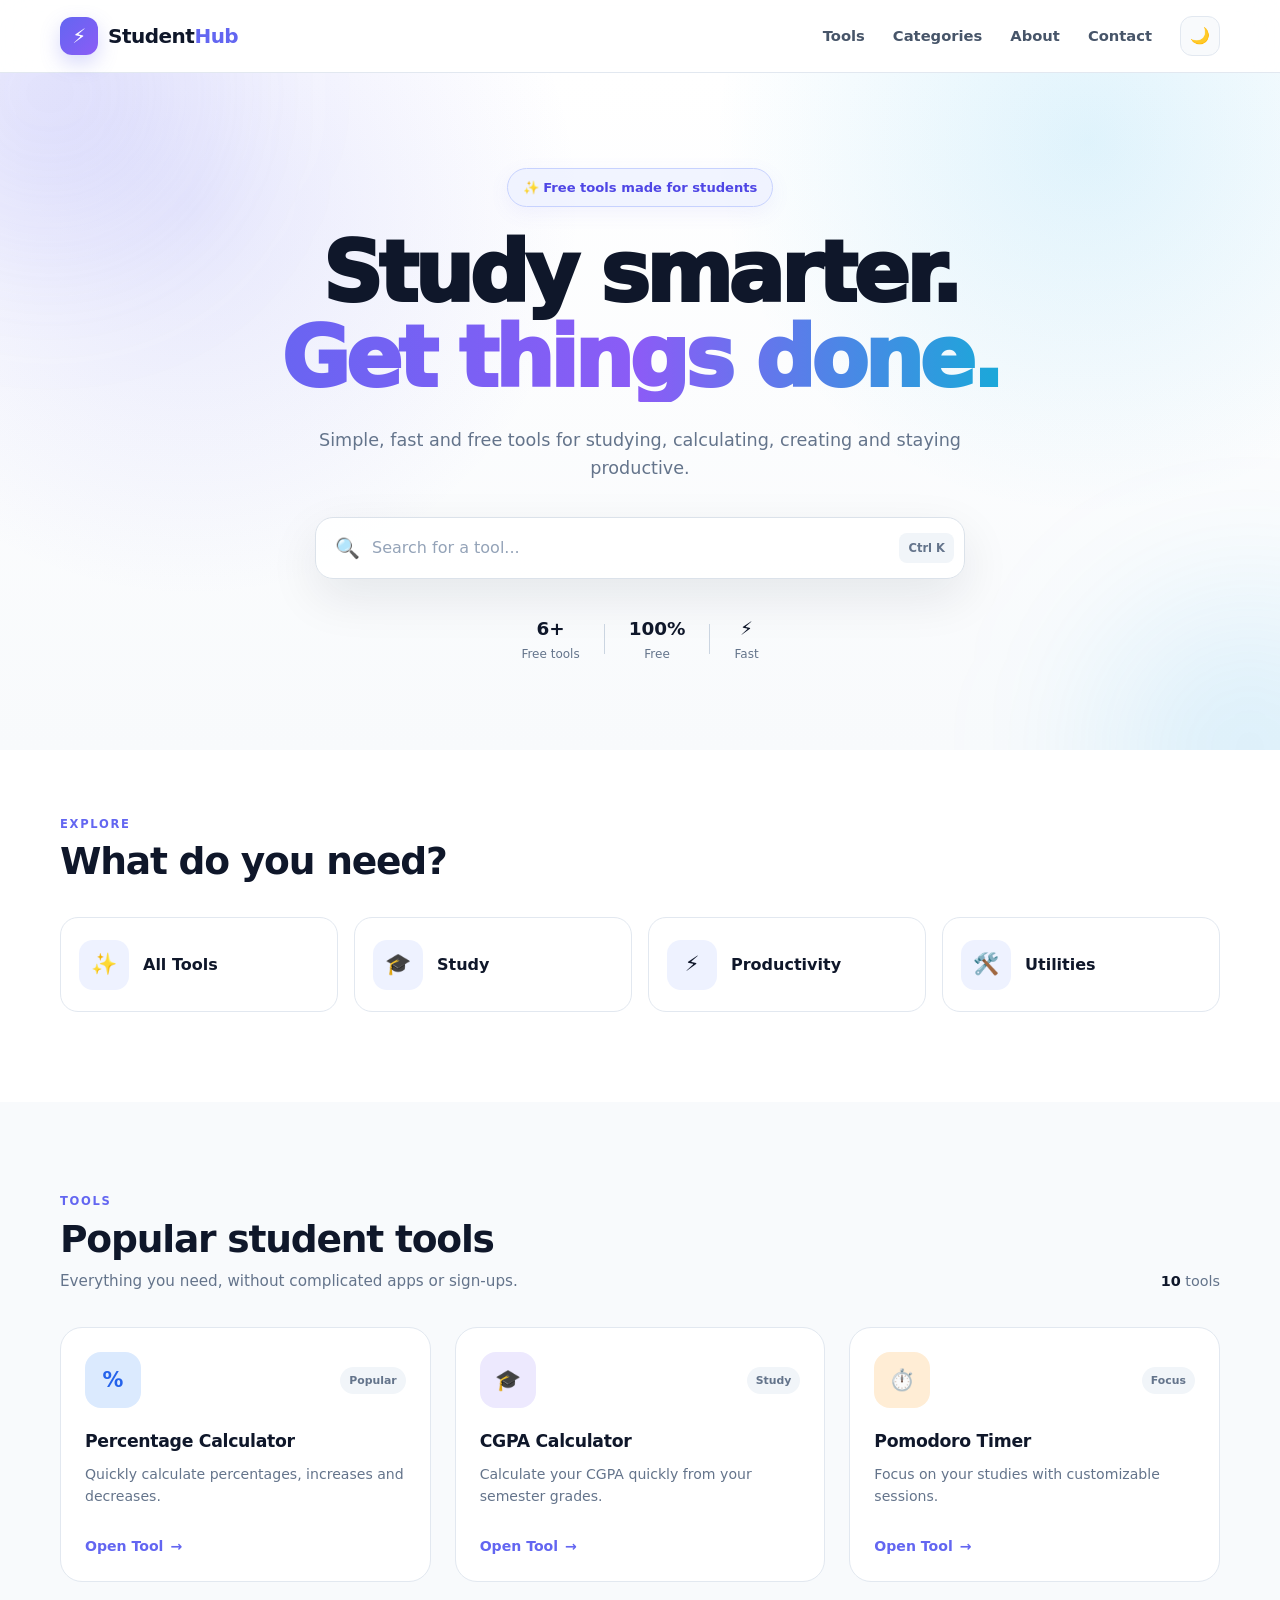
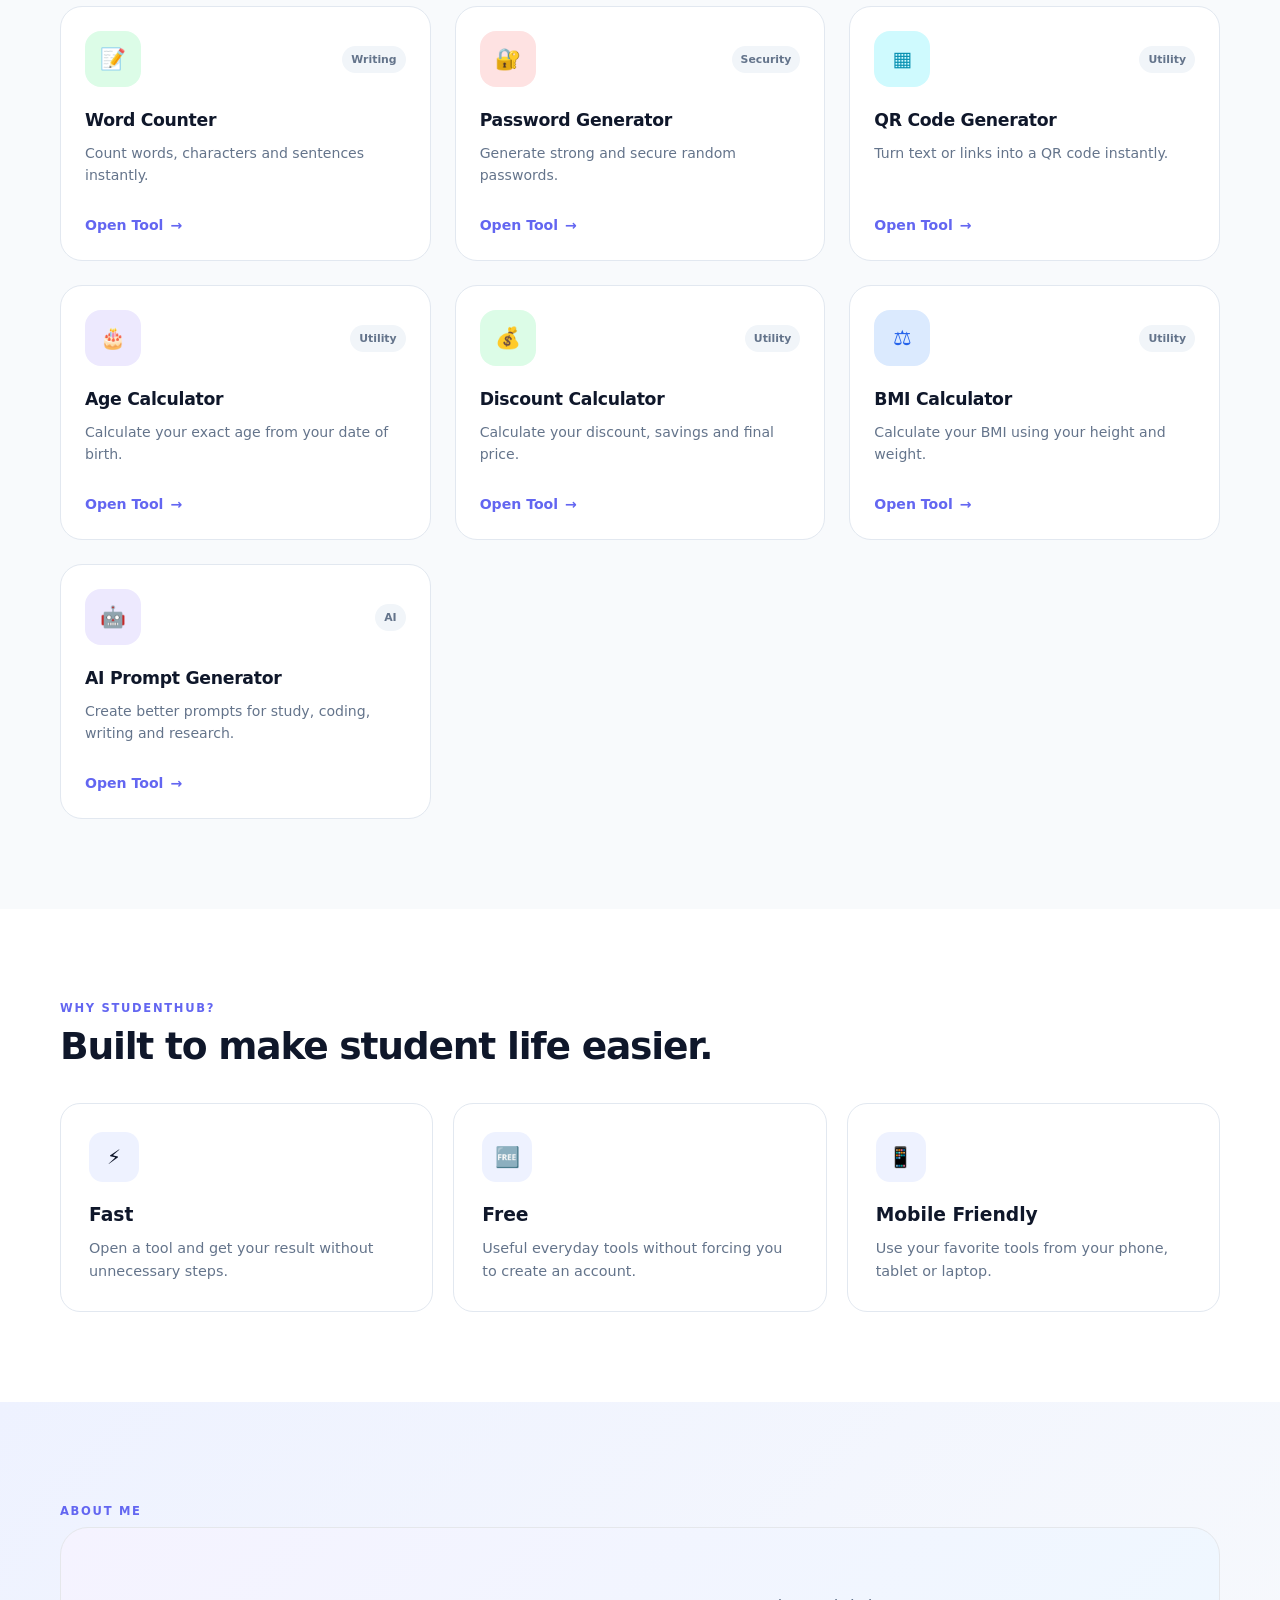
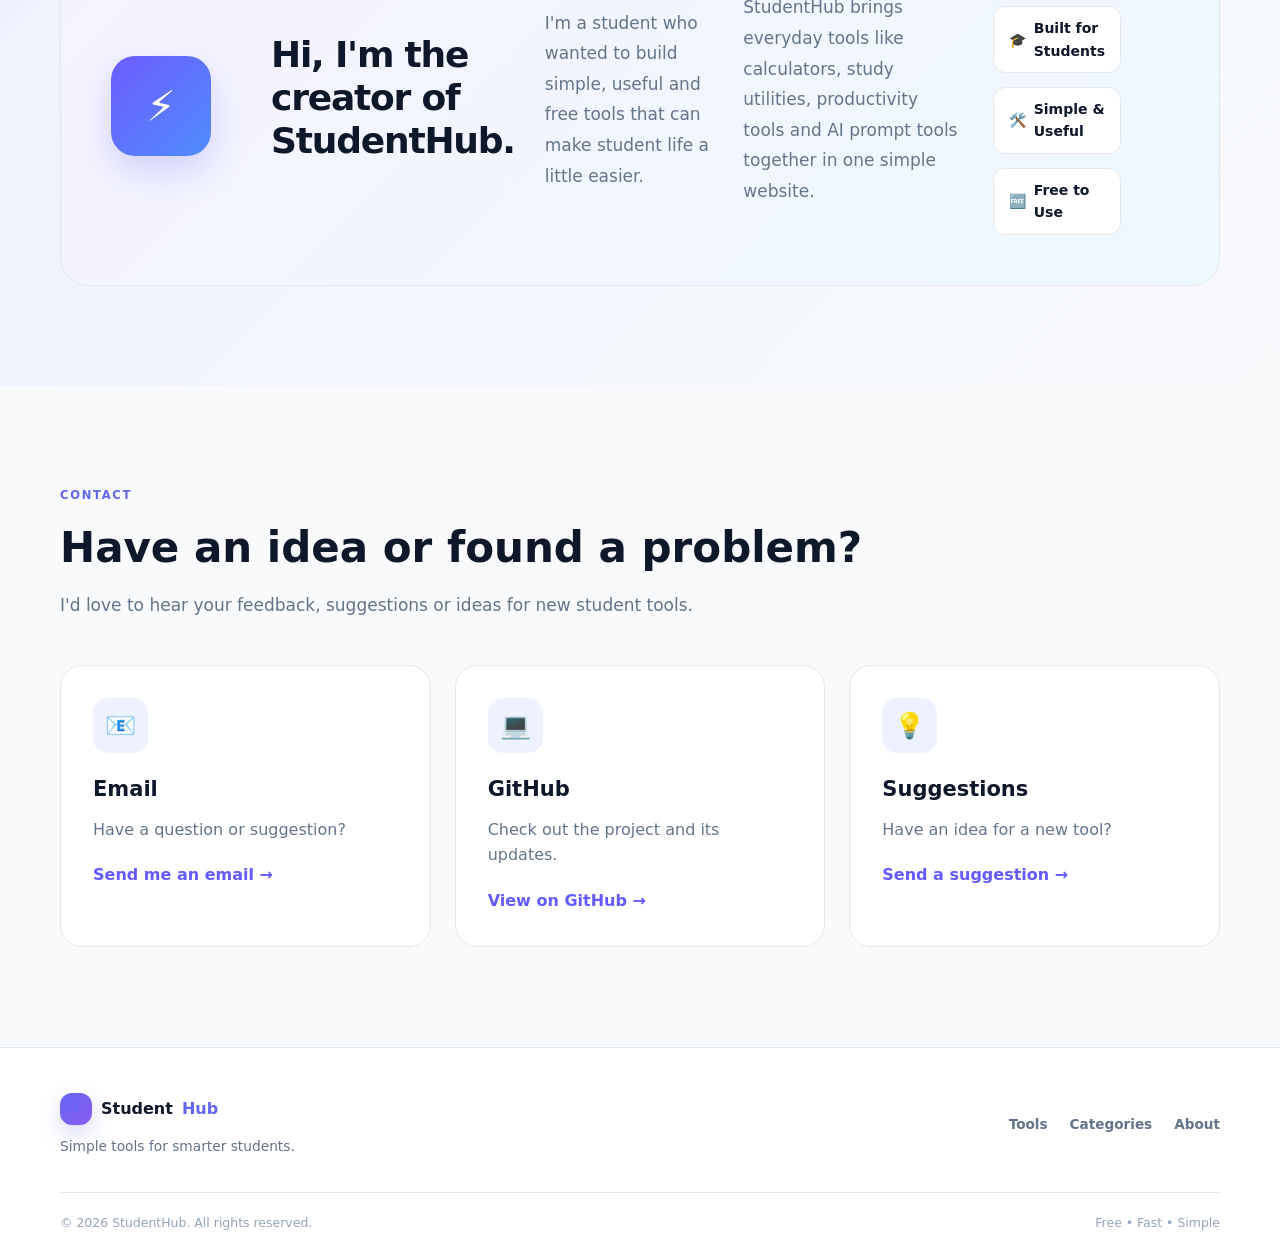
==== commit d1f1471c: "Add new tools and improve UI" ====
--- a/index.html
+++ b/index.html
@@ -71,6 +71,9 @@
 
                 <a href="#about">
                     About
+                </a>
+                <a href="#contact">
+                    Contact
                 </a>
 
                 <button
@@ -642,9 +645,180 @@
                     </article>
 
 
-                </div>
-
-
+                
+
+                <!-- Age Calculator -->
+
+<article
+    class="tool-card"
+    data-name="age calculator date of birth age"
+    data-category="utility"
+>
+
+    <div class="tool-card-top">
+
+        <div class="tool-icon purple">
+            🎂
+        </div>
+
+        <span class="tool-badge">
+            Utility
+        </span>
+
+    </div>
+
+
+    <div class="tool-content">
+
+        <h3>
+            Age Calculator
+        </h3>
+
+        <p>
+            Calculate your exact age from your date of birth.
+        </p>
+
+        <button
+            class="open-tool"
+            data-tool="age"
+        >
+            Open Tool
+            <span>→</span>
+        </button>
+
+    </div>
+
+</article>
+
+                <!-- Discount Calculator -->
+
+<article
+    class="tool-card"
+    data-name="discount calculator sale price savings"
+    data-category="utility"
+>
+
+    <div class="tool-card-top">
+
+        <div class="tool-icon green">
+            💰
+        </div>
+
+        <span class="tool-badge">
+            Utility
+        </span>
+
+    </div>
+
+
+    <div class="tool-content">
+
+        <h3>
+            Discount Calculator
+        </h3>
+
+        <p>
+            Calculate your discount, savings and final price.
+        </p>
+
+        <button
+            class="open-tool"
+            data-tool="discount"
+        >
+            Open Tool
+            <span>→</span>
+        </button>
+
+    </div>
+
+</article>
+
+<!-- BMI Calculator -->
+
+<article
+    class="tool-card"
+    data-name="bmi calculator body mass index weight height"
+    data-category="utility"
+>
+
+    <div class="tool-card-top">
+
+        <div class="tool-icon blue">
+            ⚖️
+        </div>
+
+        <span class="tool-badge">
+            Utility
+        </span>
+
+    </div>
+
+    <div class="tool-content">
+
+        <h3>
+            BMI Calculator
+        </h3>
+
+        <p>
+            Calculate your BMI using your height and weight.
+        </p>
+
+        <button
+            class="open-tool"
+            data-tool="bmi"
+        >
+            Open Tool
+            <span>→</span>
+        </button>
+
+    </div>
+
+</article>
+
+
+<!-- AI Prompt Generator -->
+
+<article
+    class="tool-card"
+    data-name="ai prompt generator prompt chatgpt study coding writing"
+    data-category="productivity study"
+>
+
+    <div class="tool-card-top">
+
+        <div class="tool-icon purple">
+            🤖
+        </div>
+
+        <span class="tool-badge">
+            AI
+        </span>
+
+    </div>
+
+    <div class="tool-content">
+
+        <h3>
+            AI Prompt Generator
+        </h3>
+
+        <p>
+            Create better prompts for study, coding, writing and research.
+        </p>
+
+        <button
+            class="open-tool"
+            data-tool="prompt"
+        >
+            Open Tool
+            <span>→</span>
+        </button>
+
+    </div>
+
+</article>
+
+                </div>
                 <!-- No results -->
 
                 <div
@@ -760,42 +934,181 @@
              ABOUT
         =================================================== -->
 
-        <section
-            class="about-section"
-            id="about"
-        >
-
-            <div class="container about-content">
-
-                <div class="about-icon">
-                    ⚡
-                </div>
-
-
-                <div>
-
-                    <p class="section-label">
-                        ABOUT STUDENTHUB
-                    </p>
-
-                    <h2>
-                        Simple tools. Less hassle.
-                    </h2>
-
-                    <p>
-                        StudentHub is built to give students
-                        quick access to useful tools without
-                        complicated interfaces or unnecessary
-                        sign-ups.
-                    </p>
-
-                </div>
-
+<section class="about-section" id="about">
+
+    <div class="container">
+
+        <div class="section-label">
+            ABOUT ME
+        </div>
+
+        <div class="about-box">
+
+            <div class="about-icon">
+                ⚡
             </div>
 
-        </section>
+            <div class="about-content">
+
+                <h2>
+                    Hi, I'm the creator of StudentHub.
+                </h2>
+
+                <p>
+                    I'm a student who wanted to build simple,
+                    useful and free tools that can make student
+                    life a little easier.
+                </p>
+
+                <p>
+                    StudentHub brings everyday tools like
+                    calculators, study utilities, productivity
+                    tools and AI prompt tools together in one
+                    simple website.
+                </p>
+
+                <div class="about-points">
+
+                    <div>
+                        🎓
+                        <strong>
+                            Built for Students
+                        </strong>
+                    </div>
+
+                    <div>
+                        🛠️
+                        <strong>
+                            Simple & Useful
+                        </strong>
+                    </div>
+
+                    <div>
+                        🆓
+                        <strong>
+                            Free to Use
+                        </strong>
+                    </div>
+
+                </div>
+
+            </div>
+
+        </div>
+
+    </div>
+
+</section>
+        
 
     </main>
+
+      <!-- ================= CONTACT ================= -->
+
+<section class="contact-section" id="contact">
+
+    <div class="container">
+
+        <div class="section-label">
+            CONTACT
+        </div>
+
+        <h2>
+            Have an idea or found a problem?
+        </h2>
+
+        <p class="contact-subtitle">
+            I'd love to hear your feedback, suggestions
+            or ideas for new student tools.
+        </p>
+
+
+        <div class="contact-grid">
+
+            <!-- Email -->
+
+            <div class="contact-card">
+
+                <div class="contact-icon">
+                    📧
+                </div>
+
+                <h3>
+                    Email
+                </h3>
+
+                <p>
+                    Have a question or suggestion?
+                </p>
+
+                <a
+                    href="mailto:YOUR-EMAIL@example.com"
+                    class="contact-link"
+                >
+                    Send me an email →
+                </a>
+
+            </div>
+
+
+            <!-- GitHub -->
+
+            <div class="contact-card">
+
+                <div class="contact-icon">
+                    💻
+                </div>
+
+                <h3>
+                    GitHub
+                </h3>
+
+                <p>
+                    Check out the project and its updates.
+                </p>
+
+                <a
+                    href="https://github.com/npal03498-jpg/student-utility-hub"
+                    target="_blank"
+                    rel="noopener noreferrer"
+                    class="contact-link"
+                >
+                    View on GitHub →
+                </a>
+
+            </div>
+
+
+            <!-- Feedback -->
+
+            <div class="contact-card">
+
+                <div class="contact-icon">
+                    💡
+                </div>
+
+                <h3>
+                    Suggestions
+                </h3>
+
+                <p>
+                    Have an idea for a new tool?
+                </p>
+
+                <a
+                    href="mailto:YOUR-EMAIL@example.com?subject=StudentHub%20Suggestion"
+                    class="contact-link"
+                >
+                    Send a suggestion →
+                </a>
+
+            </div>
+
+        </div>
+
+    </div>
+
+</section>      
 
 
     <!-- ==================================================
--- a/style.css
+++ b/style.css
@@ -1831,4 +1831,264 @@
         padding: 24px 20px;
     }
 
+}
+/* =====================================================
+   TOOL CARD GRID FIX
+   ===================================================== */
+
+.tools-grid {
+    display: grid;
+    grid-template-columns: repeat(3, minmax(0, 1fr));
+    gap: 24px;
+    align-items: stretch;
+}
+
+.tools-grid .tool-card {
+    width: 100%;
+    min-width: 0;
+    grid-column: auto !important;
+    grid-row: auto !important;
+}
+
+
+/* Tablet */
+
+@media (max-width: 900px) {
+
+    .tools-grid {
+        grid-template-columns: repeat(2, minmax(0, 1fr));
+    }
+
+}
+
+
+/* Mobile */
+
+@media (max-width: 600px) {
+
+    .tools-grid {
+        grid-template-columns: 1fr;
+    }
+
+}
+
+/* =====================================================
+   ABOUT SECTION
+   ===================================================== */
+
+.about-section {
+    padding: 100px 0;
+}
+
+.about-box {
+    display: grid;
+    grid-template-columns: 120px 1fr;
+    gap: 40px;
+    align-items: center;
+
+    padding: 50px;
+
+    background: linear-gradient(
+        135deg,
+        #f5f3ff,
+        #eef8ff
+    );
+
+    border: 1px solid #e5e7eb;
+    border-radius: 28px;
+}
+
+.about-icon {
+    width: 100px;
+    height: 100px;
+
+    display: flex;
+    align-items: center;
+    justify-content: center;
+
+    font-size: 42px;
+
+    border-radius: 24px;
+
+    background: linear-gradient(
+        135deg,
+        #6d5dfc,
+        #4f8cff
+    );
+
+    box-shadow:
+        0 15px 35px rgba(79, 70, 229, 0.2);
+}
+
+.about-content h2 {
+    margin: 0 0 18px;
+
+    font-size: 36px;
+    line-height: 1.2;
+}
+
+.about-content p {
+    max-width: 750px;
+
+    margin: 0 0 14px;
+
+    color: #64748b;
+
+    font-size: 17px;
+    line-height: 1.8;
+}
+
+.about-points {
+    display: flex;
+    flex-wrap: wrap;
+    gap: 14px;
+
+    margin-top: 28px;
+}
+
+.about-points div {
+    display: flex;
+    align-items: center;
+    gap: 8px;
+
+    padding: 10px 15px;
+
+    background: white;
+
+    border: 1px solid #e5e7eb;
+    border-radius: 12px;
+
+    font-size: 14px;
+}
+
+
+/* =====================================================
+   CONTACT SECTION
+   ===================================================== */
+
+.contact-section {
+    padding: 100px 0;
+
+    background: #f8fafc;
+}
+
+.contact-section h2 {
+    margin: 10px 0;
+
+    font-size: 42px;
+}
+
+.contact-subtitle {
+    max-width: 650px;
+
+    color: #64748b;
+
+    font-size: 17px;
+    line-height: 1.7;
+
+    margin-bottom: 45px;
+}
+
+.contact-grid {
+    display: grid;
+
+    grid-template-columns:
+        repeat(3, minmax(0, 1fr));
+
+    gap: 24px;
+}
+
+.contact-card {
+    padding: 32px;
+
+    background: white;
+
+    border: 1px solid #e5e7eb;
+    border-radius: 22px;
+
+    transition:
+        transform 0.25s ease,
+        box-shadow 0.25s ease;
+}
+
+.contact-card:hover {
+    transform: translateY(-5px);
+
+    box-shadow:
+        0 18px 45px rgba(15, 23, 42, 0.08);
+}
+
+.contact-icon {
+    width: 55px;
+    height: 55px;
+
+    display: flex;
+    align-items: center;
+    justify-content: center;
+
+    background: #eef2ff;
+
+    border-radius: 15px;
+
+    font-size: 25px;
+
+    margin-bottom: 20px;
+}
+
+.contact-card h3 {
+    margin: 0 0 10px;
+
+    font-size: 21px;
+}
+
+.contact-card p {
+    color: #64748b;
+
+    line-height: 1.6;
+
+    margin-bottom: 20px;
+}
+
+.contact-link {
+    color: #635bff;
+
+    font-weight: 700;
+
+    text-decoration: none;
+}
+
+.contact-link:hover {
+    text-decoration: underline;
+}
+
+
+/* =====================================================
+   MOBILE
+   ===================================================== */
+
+@media (max-width: 800px) {
+
+    .about-box {
+        grid-template-columns: 1fr;
+
+        padding: 30px;
+    }
+
+    .about-icon {
+        width: 75px;
+        height: 75px;
+    }
+
+    .about-content h2 {
+        font-size: 28px;
+    }
+
+    .contact-section h2 {
+        font-size: 32px;
+    }
+
+    .contact-grid {
+        grid-template-columns: 1fr;
+    }
+
 }
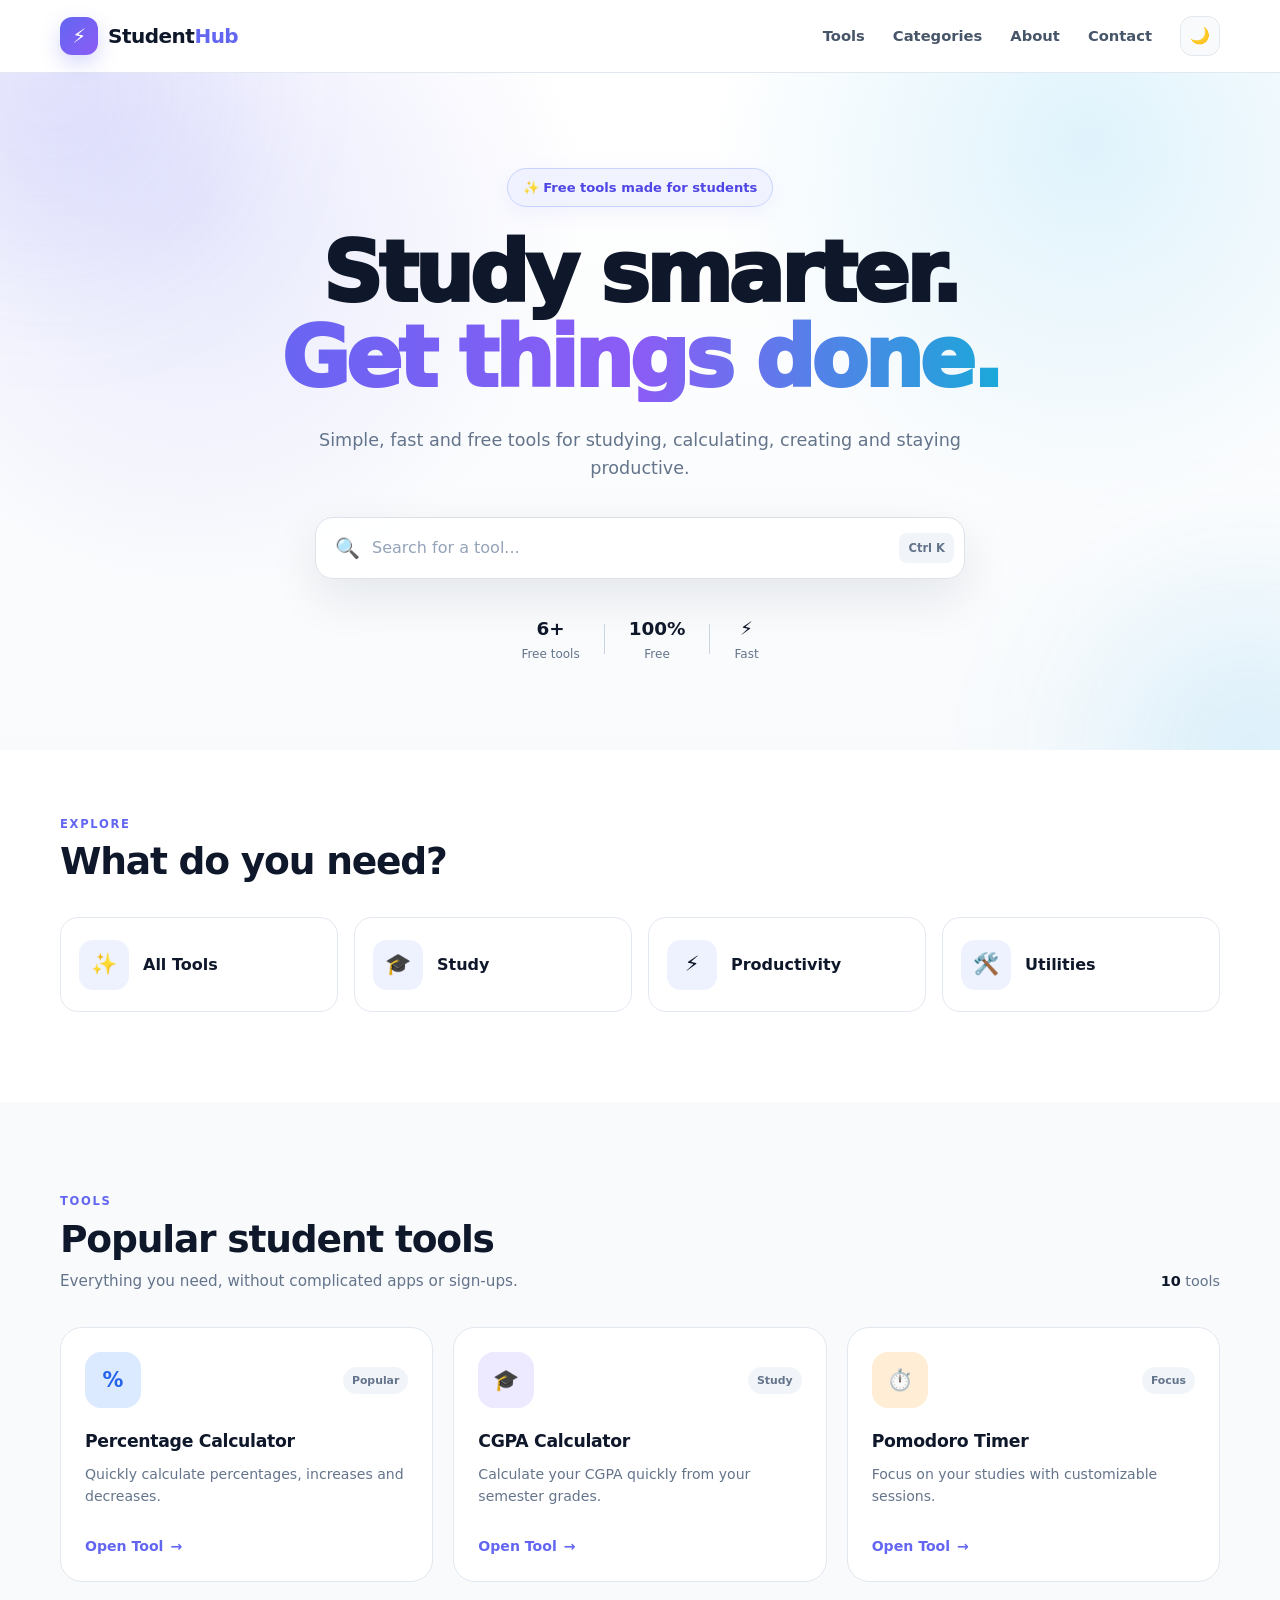
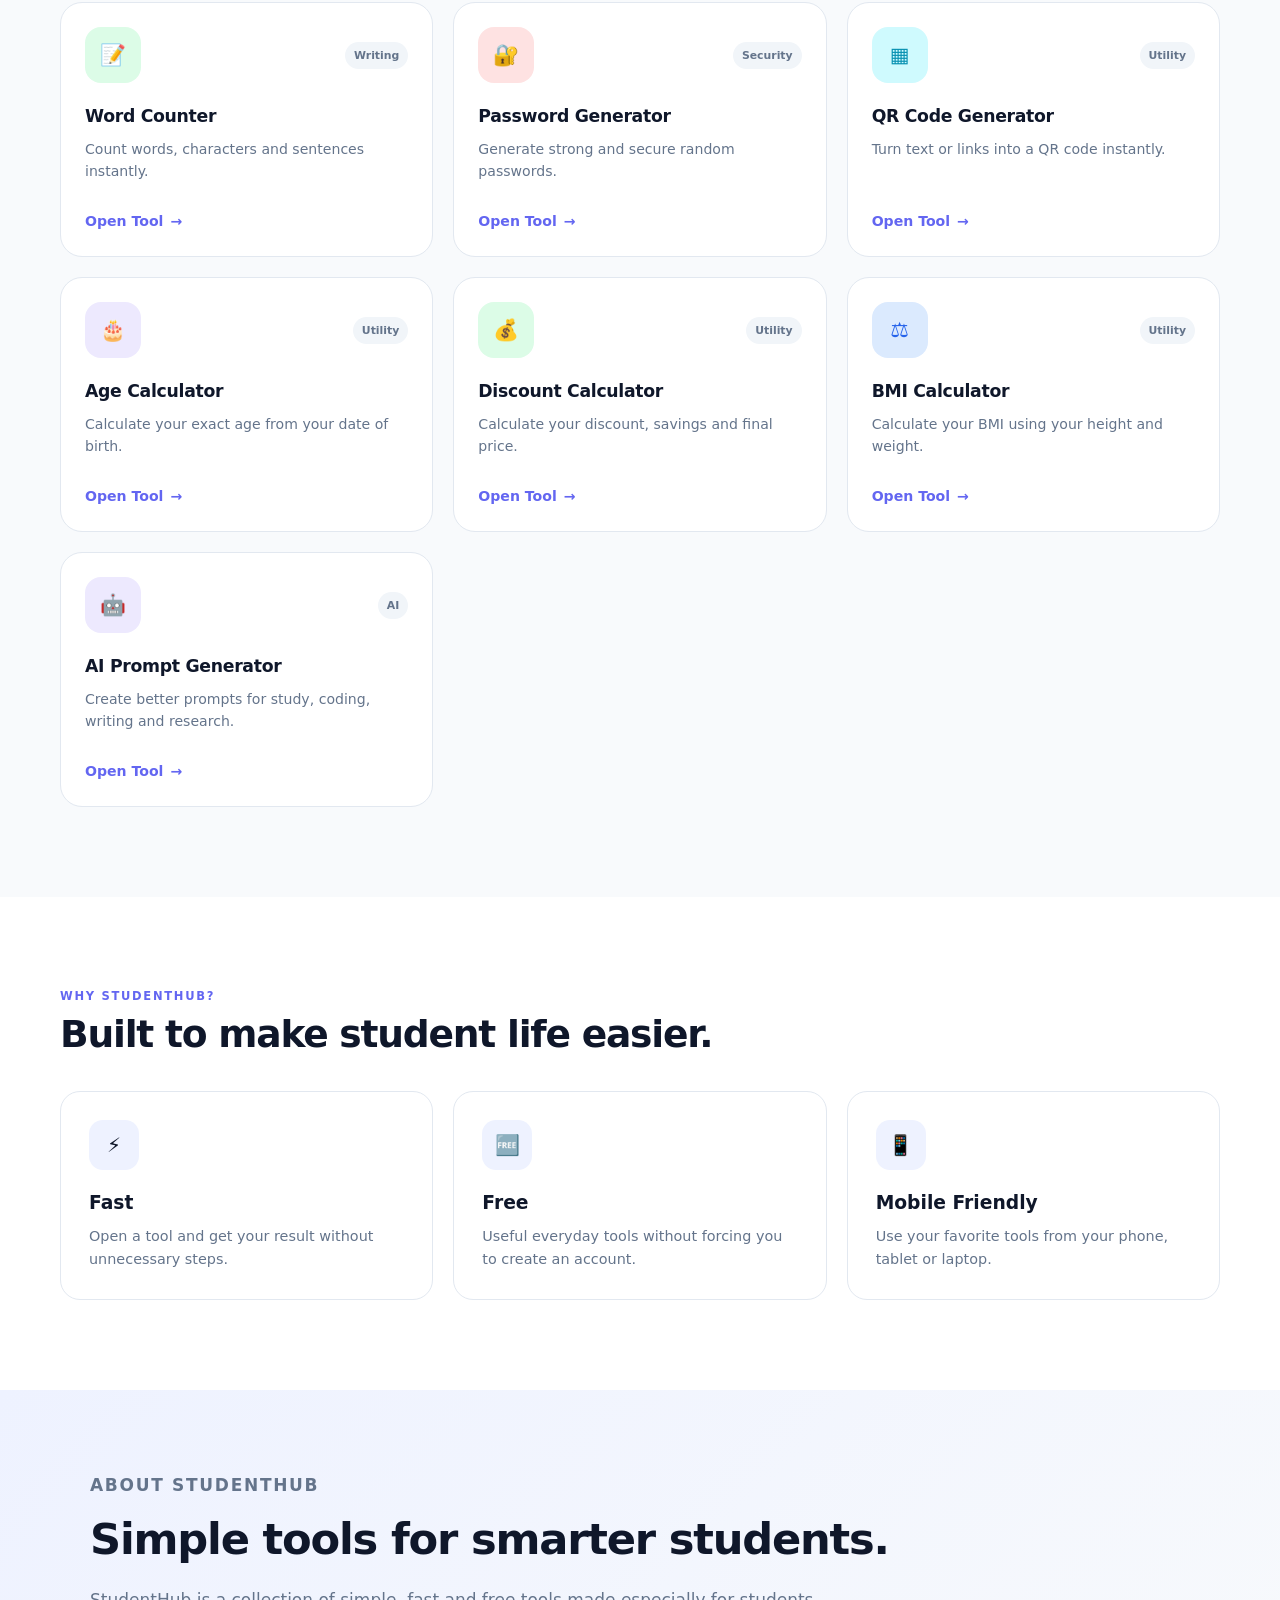
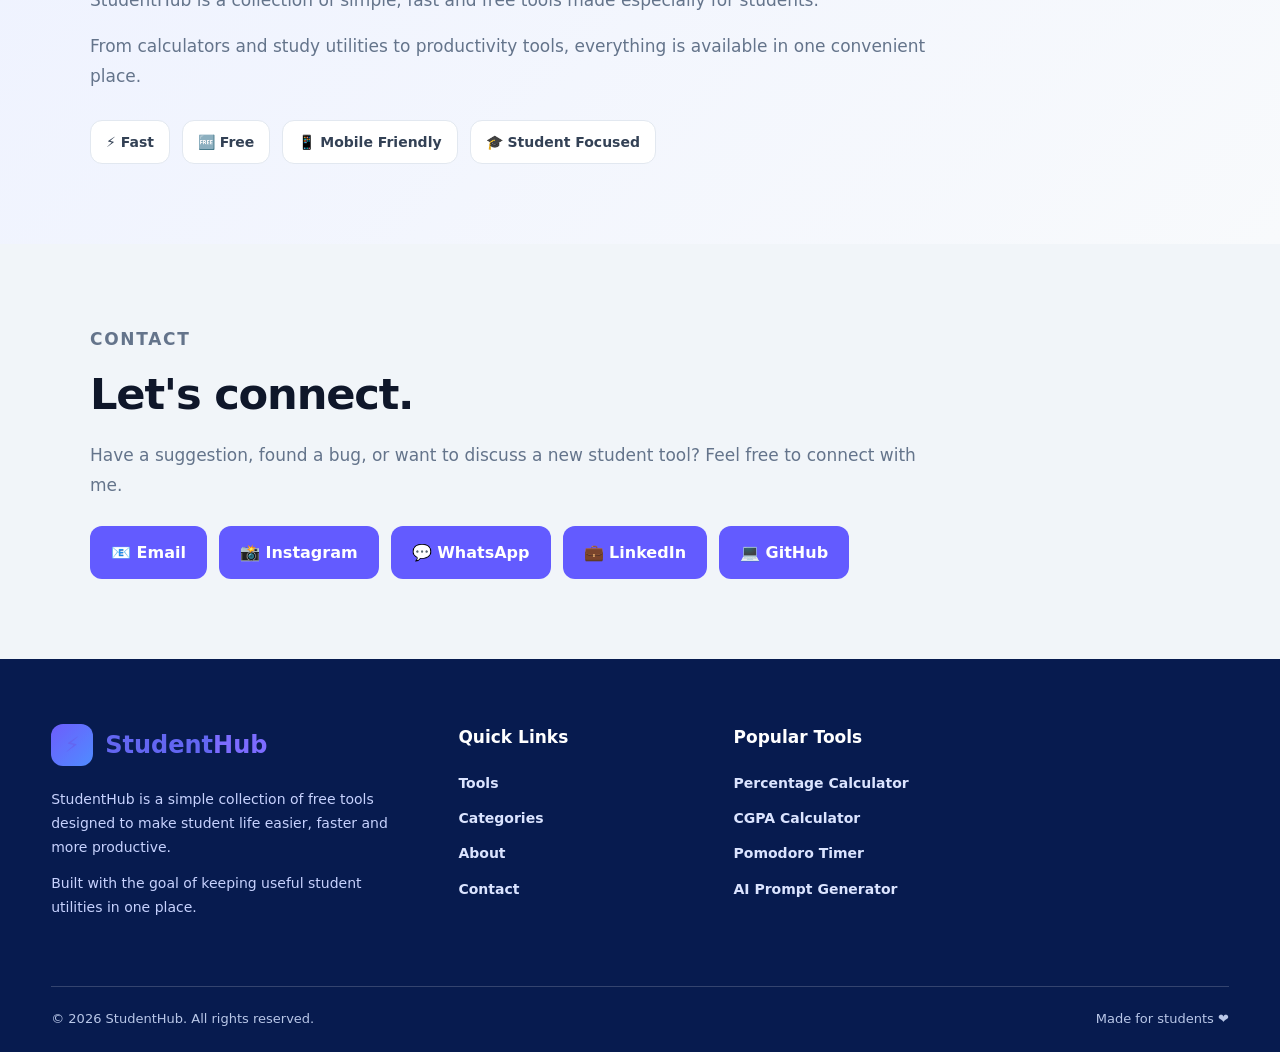
==== commit 30e060d7: "Clean up code and improve SEO" ====
--- a/index.html
+++ b/index.html
@@ -17,8 +17,34 @@
 
     <meta
         name="keywords"
-        content="student tools, calculator, CGPA calculator, percentage calculator, pomodoro timer, word counter"
+        content="student tools, free student tools, CGPA calculator, percentage calculator, pomodoro timer, word counter, BMI calculator, age calculator, discount calculator, QR code generator, AI prompt generator"
     >
+
+    <meta name="author" content="StudentHub">
+    <meta name="robots" content="index, follow">
+    <meta name="googlebot" content="index, follow">
+    <meta name="theme-color" content="#6366f1">
+
+    <!-- Open Graph -->
+    <meta property="og:type" content="website">
+    <meta property="og:title" content="StudentHub — Free Tools for Students">
+    <meta property="og:description" content="Free, fast and useful tools for students — calculators, study utilities, productivity tools and more.">
+    <meta property="og:site_name" content="StudentHub">
+
+    <!-- Twitter / X -->
+    <meta name="twitter:card" content="summary">
+    <meta name="twitter:title" content="StudentHub — Free Tools for Students">
+    <meta name="twitter:description" content="Free student tools for studying, calculating, creating and staying productive.">
+
+    <!-- Structured data -->
+    <script type="application/ld+json">
+    {
+      "@context": "https://schema.org",
+      "@type": "WebSite",
+      "name": "StudentHub",
+      "description": "Free tools for students including calculators, productivity tools and study utilities."
+    }
+    </script>
 
     <title>StudentHub — Free Tools for Students</title>
 
@@ -929,186 +955,208 @@
 
         </section>
 
-
         <!-- ==================================================
              ABOUT
         =================================================== -->
 
-<section class="about-section" id="about">
-
-    <div class="container">
-
-        <div class="section-label">
-            ABOUT ME
+
+
+        <!-- ==================================================
+             ABOUT
+        =================================================== -->
+        <section class="info-section about-section" id="about">
+            <div class="info-container">
+                <div class="info-block">
+                    <p class="section-label">ABOUT STUDENTHUB</p>
+
+                    <h2>Simple tools for smarter students.</h2>
+
+                    <p>
+                        StudentHub is a collection of simple, fast and free tools
+                        made especially for students.
+                    </p>
+
+                    <p>
+                        From calculators and study utilities to productivity tools,
+                        everything is available in one convenient place.
+                    </p>
+
+                    <div class="about-points">
+                        <span>⚡ Fast</span>
+                        <span>🆓 Free</span>
+                        <span>📱 Mobile Friendly</span>
+                        <span>🎓 Student Focused</span>
+                    </div>
+                </div>
+            </div>
+        </section>
+
+        <!-- ==================================================
+             CONTACT
+        =================================================== -->
+        <section class="info-section contact-info" id="contact">
+            <div class="info-container">
+                <div class="info-block">
+                    <p class="section-label">CONTACT</p>
+
+                    <h2>Let's connect.</h2>
+
+                    <p>
+                        Have a suggestion, found a bug, or want to discuss a new
+                        student tool? Feel free to connect with me.
+                    </p>
+
+                    <div class="contact-links">
+                        <a href="mailto:npal03498@gmail.com" class="info-button">
+                            📧 Email
+                        </a>
+
+                        <a
+                            href="https://www.instagram.com/1__whois__/"
+                            class="info-button"
+                            target="_blank"
+                            rel="noopener noreferrer"
+                        >
+                            📸 Instagram
+                        </a>
+
+                        <a
+                            href="https://wa.me/919918430181"
+                            class="info-button"
+                            target="_blank"
+                            rel="noopener noreferrer"
+                        >
+                            💬 WhatsApp
+                        </a>
+
+                        <a
+                            href="https://www.linkedin.com/in/narendra-pal-b03777397"
+                            class="info-button"
+                            target="_blank"
+                            rel="noopener noreferrer"
+                        >
+                            💼 LinkedIn
+                        </a>
+
+                        <a
+                            href="https://github.com/npal03498-jpg/student-utility-hub"
+                            class="info-button"
+                            target="_blank"
+                            rel="noopener noreferrer"
+                        >
+                            💻 GitHub
+                        </a>
+                    </div>
+                </div>
+            </div>
+        </section>
+
+    </main>
+
+    <!-- =====================================================
+         FOOTER
+    ====================================================== -->
+<footer class="site-footer">
+
+    <div class="footer-container">
+
+        <!-- ABOUT -->
+
+        <div class="footer-column footer-about">
+
+            <div class="footer-logo">
+                <span class="footer-logo-icon">⚡</span>
+
+                <span>
+                    Student<span>Hub</span>
+                </span>
+            </div>
+
+            
+            <p>
+                StudentHub is a simple collection of
+                free tools designed to make student
+                life easier, faster and more productive.
+            </p>
+
+            <p>
+                Built with the goal of keeping useful
+                student utilities in one place.
+            </p>
+
         </div>
 
-        <div class="about-box">
-
-            <div class="about-icon">
-                ⚡
-            </div>
-
-            <div class="about-content">
-
-                <h2>
-                    Hi, I'm the creator of StudentHub.
-                </h2>
-
-                <p>
-                    I'm a student who wanted to build simple,
-                    useful and free tools that can make student
-                    life a little easier.
-                </p>
-
-                <p>
-                    StudentHub brings everyday tools like
-                    calculators, study utilities, productivity
-                    tools and AI prompt tools together in one
-                    simple website.
-                </p>
-
-                <div class="about-points">
-
-                    <div>
-                        🎓
-                        <strong>
-                            Built for Students
-                        </strong>
-                    </div>
-
-                    <div>
-                        🛠️
-                        <strong>
-                            Simple & Useful
-                        </strong>
-                    </div>
-
-                    <div>
-                        🆓
-                        <strong>
-                            Free to Use
-                        </strong>
-                    </div>
-
-                </div>
-
-            </div>
+
+        <!-- QUICK LINKS -->
+
+        <div class="footer-column">
+
+            <h3>
+                Quick Links
+            </h3>
+
+            <a href="#tools">
+                Tools
+            </a>
+
+            <a href="#categories">
+                Categories
+            </a>
+
+            <a href="#about">
+                About
+            </a>
+
+            <a href="#contact">
+                Contact
+            </a>
 
         </div>
 
+
+        <!-- TOOLS -->
+
+        <div class="footer-column">
+
+            <h3>
+                Popular Tools
+            </h3>
+
+            <a href="#tools">
+                Percentage Calculator
+            </a>
+
+            <a href="#tools">
+                CGPA Calculator
+            </a>
+
+            <a href="#tools">
+                Pomodoro Timer
+            </a>
+
+            <a href="#tools">
+                AI Prompt Generator
+            </a>
+
+        </div>
+</div>
+
+
+    <!-- BOTTOM -->
+
+    <div class="footer-bottom">
+
+        <p>
+            © 2026 StudentHub. All rights reserved.
+        </p>
+
+        <p>
+            Made for students ❤️
+        </p>
+
     </div>
 
-</section>
-        
-
-    </main>
-
-      <!-- ================= CONTACT ================= -->
-
-<section class="contact-section" id="contact">
-
-    <div class="container">
-
-        <div class="section-label">
-            CONTACT
-        </div>
-
-        <h2>
-            Have an idea or found a problem?
-        </h2>
-
-        <p class="contact-subtitle">
-            I'd love to hear your feedback, suggestions
-            or ideas for new student tools.
-        </p>
-
-
-        <div class="contact-grid">
-
-            <!-- Email -->
-
-            <div class="contact-card">
-
-                <div class="contact-icon">
-                    📧
-                </div>
-
-                <h3>
-                    Email
-                </h3>
-
-                <p>
-                    Have a question or suggestion?
-                </p>
-
-                <a
-                    href="mailto:YOUR-EMAIL@example.com"
-                    class="contact-link"
-                >
-                    Send me an email →
-                </a>
-
-            </div>
-
-
-            <!-- GitHub -->
-
-            <div class="contact-card">
-
-                <div class="contact-icon">
-                    💻
-                </div>
-
-                <h3>
-                    GitHub
-                </h3>
-
-                <p>
-                    Check out the project and its updates.
-                </p>
-
-                <a
-                    href="https://github.com/npal03498-jpg/student-utility-hub"
-                    target="_blank"
-                    rel="noopener noreferrer"
-                    class="contact-link"
-                >
-                    View on GitHub →
-                </a>
-
-            </div>
-
-
-            <!-- Feedback -->
-
-            <div class="contact-card">
-
-                <div class="contact-icon">
-                    💡
-                </div>
-
-                <h3>
-                    Suggestions
-                </h3>
-
-                <p>
-                    Have an idea for a new tool?
-                </p>
-
-                <a
-                    href="mailto:YOUR-EMAIL@example.com?subject=StudentHub%20Suggestion"
-                    class="contact-link"
-                >
-                    Send a suggestion →
-                </a>
-
-            </div>
-
-        </div>
-
-    </div>
-
-</section>      
+</footer>
 
 
     <!-- ==================================================
@@ -1141,67 +1189,6 @@
     </div>
 
 
-    <!-- ==================================================
-         FOOTER
-    =================================================== -->
-
-    <footer class="footer">
-
-        <div class="container footer-content">
-
-            <div class="footer-brand">
-
-                <div class="footer-logo">
-
-                    <span class="logo-icon">
-                        ⚡
-                    </span>
-
-                    Student<span>Hub</span>
-
-                </div>
-
-                <p>
-                    Simple tools for smarter students.
-                </p>
-
-            </div>
-
-
-            <div class="footer-links">
-
-                <a href="#tools">
-                    Tools
-                </a>
-
-                <a href="#categories">
-                    Categories
-                </a>
-
-                <a href="#about">
-                    About
-                </a>
-
-            </div>
-
-
-            <div class="footer-bottom">
-
-                <p>
-                    © 2026 StudentHub. All rights reserved.
-                </p>
-
-                <p>
-                    Free • Fast • Simple
-                </p>
-
-            </div>
-
-        </div>
-
-    </footer>
-
-
     <script src="script.js"></script>
 
 </body>
--- a/style.css
+++ b/style.css
@@ -1832,263 +1832,260 @@
     }
 
 }
+
 /* =====================================================
-   TOOL CARD GRID FIX
-   ===================================================== */
-
-.tools-grid {
-    display: grid;
-    grid-template-columns: repeat(3, minmax(0, 1fr));
-    gap: 24px;
-    align-items: stretch;
-}
-
-.tools-grid .tool-card {
-    width: 100%;
-    min-width: 0;
-    grid-column: auto !important;
-    grid-row: auto !important;
-}
-
-
-/* Tablet */
-
-@media (max-width: 900px) {
-
-    .tools-grid {
-        grid-template-columns: repeat(2, minmax(0, 1fr));
-    }
-
-}
-
-
-/* Mobile */
-
-@media (max-width: 600px) {
-
-    .tools-grid {
-        grid-template-columns: 1fr;
-    }
-
-}
-
-/* =====================================================
-   ABOUT SECTION
-   ===================================================== */
+   ABOUT & CONTACT
+===================================================== */
+
+.info-section {
+    padding: 80px 0;
+    scroll-margin-top: 80px;
+}
+
+.info-container {
+    width: min(1100px, 92%);
+    margin: 0 auto;
+}
+
+.info-block {
+    max-width: 850px;
+}
+
+.info-block h2 {
+    margin: 12px 0 20px;
+    font-size: clamp(2rem, 4vw, 2.7rem);
+    line-height: 1.15;
+    letter-spacing: -1.2px;
+}
+
+.info-block p {
+    margin-bottom: 15px;
+    color: #64748b;
+    font-size: 17px;
+    line-height: 1.8;
+}
 
 .about-section {
-    padding: 100px 0;
-}
-
-.about-box {
-    display: grid;
-    grid-template-columns: 120px 1fr;
-    gap: 40px;
-    align-items: center;
-
-    padding: 50px;
-
-    background: linear-gradient(
-        135deg,
-        #f5f3ff,
-        #eef8ff
-    );
-
-    border: 1px solid #e5e7eb;
-    border-radius: 28px;
-}
-
-.about-icon {
-    width: 100px;
-    height: 100px;
-
-    display: flex;
+    background: linear-gradient(135deg, #eef2ff, #f8fafc);
+}
+
+.about-points {
+    display: flex;
+    flex-wrap: wrap;
+    gap: 12px;
+    margin-top: 28px;
+}
+
+.about-points span {
+    padding: 10px 15px;
+    border: 1px solid #e2e8f0;
+    border-radius: 12px;
+    background: #ffffff;
+    color: #334155;
+    font-size: 14px;
+    font-weight: 700;
+}
+
+.contact-info {
+    background: #f1f5f9;
+}
+
+.contact-links {
+    display: flex;
+    flex-wrap: wrap;
+    gap: 12px;
+    margin-top: 25px;
+}
+
+.info-button {
+    display: inline-flex;
     align-items: center;
     justify-content: center;
-
-    font-size: 42px;
-
-    border-radius: 24px;
-
-    background: linear-gradient(
-        135deg,
-        #6d5dfc,
-        #4f8cff
-    );
-
-    box-shadow:
-        0 15px 35px rgba(79, 70, 229, 0.2);
-}
-
-.about-content h2 {
-    margin: 0 0 18px;
-
-    font-size: 36px;
-    line-height: 1.2;
-}
-
-.about-content p {
-    max-width: 750px;
-
-    margin: 0 0 14px;
-
-    color: #64748b;
-
+    gap: 8px;
+    padding: 13px 20px;
+    border: 1px solid transparent;
+    border-radius: 12px;
+    background: #635bff;
+    color: #ffffff !important;
+    font-weight: 700;
+    transition: transform 0.2s ease, box-shadow 0.2s ease;
+}
+
+.info-button:hover {
+    transform: translateY(-3px);
+    box-shadow: 0 10px 25px rgba(99, 91, 255, 0.2);
+}
+
+/* =====================================================
+   FINAL FOOTER
+===================================================== */
+
+.site-footer {
+    margin: 0;
+    padding-top: 65px;
+    background: #071b4f;
+    color: #ffffff;
+}
+
+.footer-container {
+    width: min(1200px, 92%);
+    margin: 0 auto;
+    display: grid;
+    grid-template-columns: 1.6fr 1fr 1fr 1fr;
+    gap: 55px;
+    padding-bottom: 55px;
+}
+
+.footer-column {
+    display: flex;
+    flex-direction: column;
+    align-items: flex-start;
+}
+
+.footer-logo {
+    display: flex;
+    align-items: center;
+    gap: 12px;
+    margin-bottom: 22px;
+    font-size: 24px;
+    font-weight: 800;
+}
+
+.footer-logo-icon {
+    width: 42px;
+    height: 42px;
+    display: grid;
+    place-items: center;
+    border-radius: 12px;
+    background: linear-gradient(135deg, #6d5dfc, #4f8cff);
+    font-size: 21px;
+}
+
+.footer-logo > span > span {
+    color: #7c6cff;
+}
+
+.footer-column h3 {
+    margin-bottom: 20px;
+    color: #ffffff;
     font-size: 17px;
-    line-height: 1.8;
-}
-
-.about-points {
-    display: flex;
-    flex-wrap: wrap;
-    gap: 14px;
-
-    margin-top: 28px;
-}
-
-.about-points div {
-    display: flex;
+    font-weight: 800;
+}
+
+.footer-column p {
+    margin-bottom: 12px;
+    color: #c7d2fe;
+    line-height: 1.7;
+    font-size: 14px;
+}
+
+.footer-about {
+    max-width: 380px;
+}
+
+.footer-column a {
+    margin-bottom: 13px;
+    color: #dbe4ff;
+    font-size: 14px;
+    font-weight: 600;
+    transition: color 0.2s ease, transform 0.2s ease;
+}
+
+.footer-column a:hover {
+    color: #ffffff;
+    transform: translateX(4px);
+}
+
+.footer-contact-text {
+    max-width: 240px;
+}
+
+.footer-bottom {
+    width: min(1200px, 92%);
+    margin: 0 auto;
+    padding: 22px 0;
+    display: flex;
+    justify-content: space-between;
     align-items: center;
-    gap: 8px;
-
-    padding: 10px 15px;
-
-    background: white;
-
-    border: 1px solid #e5e7eb;
-    border-radius: 12px;
-
-    font-size: 14px;
-}
-
+    gap: 20px;
+    border-top: 1px solid rgba(255, 255, 255, 0.18);
+}
+
+.footer-bottom p {
+    margin: 0;
+    color: #b9c7e8;
+    font-size: 13px;
+}
 
 /* =====================================================
-   CONTACT SECTION
-   ===================================================== */
-
-.contact-section {
-    padding: 100px 0;
-
-    background: #f8fafc;
-}
-
-.contact-section h2 {
-    margin: 10px 0;
-
-    font-size: 42px;
-}
-
-.contact-subtitle {
-    max-width: 650px;
-
-    color: #64748b;
-
-    font-size: 17px;
-    line-height: 1.7;
-
-    margin-bottom: 45px;
-}
-
-.contact-grid {
-    display: grid;
-
-    grid-template-columns:
-        repeat(3, minmax(0, 1fr));
-
-    gap: 24px;
-}
-
-.contact-card {
-    padding: 32px;
-
-    background: white;
-
-    border: 1px solid #e5e7eb;
-    border-radius: 22px;
-
-    transition:
-        transform 0.25s ease,
-        box-shadow 0.25s ease;
-}
-
-.contact-card:hover {
-    transform: translateY(-5px);
-
-    box-shadow:
-        0 18px 45px rgba(15, 23, 42, 0.08);
-}
-
-.contact-icon {
-    width: 55px;
-    height: 55px;
-
-    display: flex;
-    align-items: center;
-    justify-content: center;
-
-    background: #eef2ff;
-
-    border-radius: 15px;
-
-    font-size: 25px;
-
-    margin-bottom: 20px;
-}
-
-.contact-card h3 {
-    margin: 0 0 10px;
-
-    font-size: 21px;
-}
-
-.contact-card p {
-    color: #64748b;
-
-    line-height: 1.6;
-
-    margin-bottom: 20px;
-}
-
-.contact-link {
-    color: #635bff;
-
-    font-weight: 700;
-
-    text-decoration: none;
-}
-
-.contact-link:hover {
-    text-decoration: underline;
-}
-
+   DARK MODE — ABOUT, CONTACT & FOOTER
+===================================================== */
+
+body.dark .info-block p {
+    color: #94a3b8;
+}
+
+body.dark .about-section {
+    background: #0f172a;
+}
+
+body.dark .about-points span {
+    background: #111c31;
+    border-color: #263449;
+    color: #cbd5e1;
+}
+
+body.dark .contact-info {
+    background: #111827;
+}
 
 /* =====================================================
-   MOBILE
-   ===================================================== */
-
-@media (max-width: 800px) {
-
-    .about-box {
+   RESPONSIVE — ABOUT, CONTACT & FOOTER
+===================================================== */
+
+@media (max-width: 950px) {
+    .footer-container {
+        grid-template-columns: repeat(2, 1fr);
+        gap: 45px 30px;
+    }
+}
+
+@media (max-width: 700px) {
+    .info-section {
+        padding: 60px 0;
+    }
+
+    .info-block h2 {
+        font-size: 30px;
+    }
+
+    .info-block p {
+        font-size: 16px;
+    }
+
+    .contact-links {
+        flex-direction: column;
+        align-items: stretch;
+    }
+
+    .info-button {
+        width: 100%;
+    }
+
+    .footer-container {
         grid-template-columns: 1fr;
-
-        padding: 30px;
-    }
-
-    .about-icon {
-        width: 75px;
-        height: 75px;
-    }
-
-    .about-content h2 {
-        font-size: 28px;
-    }
-
-    .contact-section h2 {
-        font-size: 32px;
-    }
-
-    .contact-grid {
-        grid-template-columns: 1fr;
-    }
-
-}+        gap: 35px;
+        padding-bottom: 40px;
+    }
+
+    .footer-about {
+        max-width: 100%;
+    }
+
+    .footer-bottom {
+        flex-direction: column;
+        align-items: flex-start;
+    }
+}
+
+body.modal-open { overflow: hidden; }
